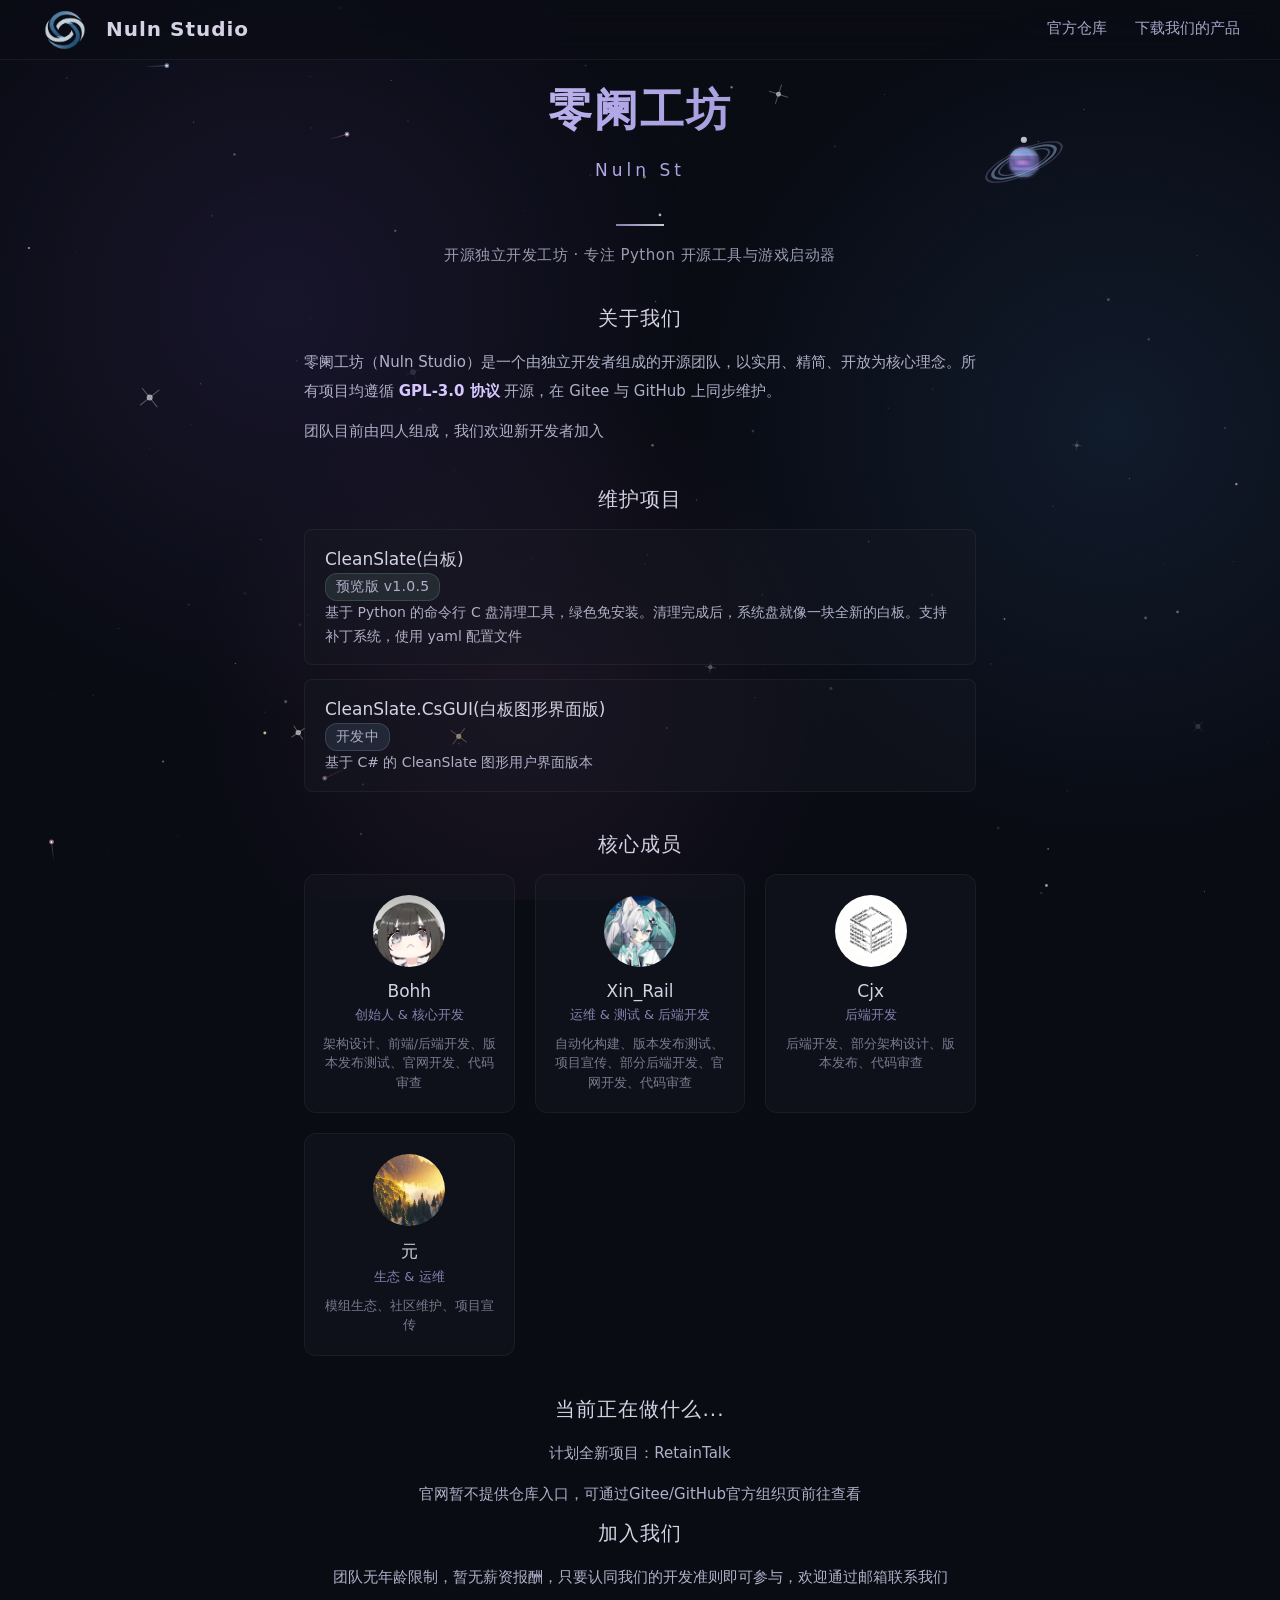
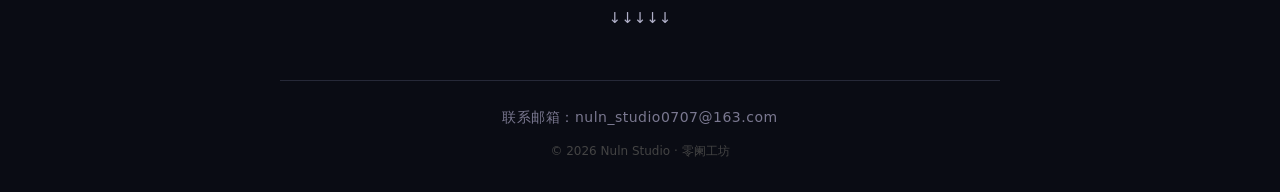
==== index.html @ 937e4f29 "update： new project" ====
<!DOCTYPE html>
<html lang="zh-CN">
<head>
    <meta charset="UTF-8">
    <meta name="viewport" content="width=device-width, initial-scale=1.0">
    <title>零阑工坊 Nuln‑Studio</title>
    <link rel="icon" type="image/x-icon" href="2.ico">
    <link rel="stylesheet" href="effects.css">
    <link rel="stylesheet" href="style.css">
    <link rel="prefetch" href="official-repos.html">
    <link rel="prefetch" href="DownloadInGitHub.html">
</head>
<body>
    <canvas id="bg-canvas" aria-hidden="true"></canvas>
    <nav class="navbar">
        <div class="nav-container">
            <a href="index.html" class="nav-logo">
                <img src="2.webp" alt="Nuln Studio" class="nav-logo-img">
                Nuln Studio
            </a>
            <div class="nav-links">
                <a href="official-repos.html" class="nav-link">官方仓库</a>
                <a href="DownloadInGitHub.html" class="nav-link">下载我们的产品</a>
            </div>
        </div>
    </nav>
    <div class="wrap">
        <header class="brand">
            <h1 class="reveal">零阑工坊</h1>
            <div class="en reveal">Nuln Studio</div>
            <div class="divider reveal"></div>
            <p class="tagline reveal">开源独立开发工坊 · 专注 Python 开源工具与游戏启动器</p>
        </header>
        <section class="about-section reveal">
            <h2>关于我们</h2>
            <p>零阑工坊（Nuln Studio）是一个由独立开发者组成的开源团队，以实用、精简、开放为核心理念。所有项目均遵循 <strong>GPL‑3.0 协议</strong> 开源，在 Gitee 与 GitHub 上同步维护。</p>
            <p>团队目前由四人组成，我们欢迎新开发者加入</p>
        </section>
        <section class="projects-section reveal">
            <h2>维护项目</h2>
            <div class="project-item">
                <h3>CleanSlate(白板)</h3>
                <p class="project-status status-stable">预览版 v1.0.5</p>
                <p>基于 Python 的命令行 C 盘清理工具，绿色免安装。清理完成后，系统盘就像一块全新的白板。支持补丁系统，使用 yaml 配置文件</p>
            </div>
            <div class="project-item">
                <h3>CleanSlate.CsGUI(白板图形界面版)</h3>
                <p class="project-status status-dev">开发中</p>
                <p>基于 C# 的 CleanSlate 图形用户界面版本</p>
            </div>
        </section>
        <section class="team-section reveal">
            <h2>核心成员</h2>
            <div class="team-grid">
                <div class="team-card">
                    <img src="b.png" alt="Bohh" class="team-avatar-img" loading="lazy">
                    <h3>Bohh</h3>
                    <p class="team-role">创始人 & 核心开发</p>
                    <p class="team-desc">架构设计、前端/后端开发、版本发布测试、官网开发、代码审查</p>
                </div>
                <div class="team-card">
                        <img src="h.png" alt="Xin_Rail" class="team-avatar-img" loading="lazy">
                        <h3>Xin_Rail</h3>
                        <p class="team-role">运维 & 测试 & 后端开发</p>
                        <p class="team-desc">自动化构建、版本发布测试、项目宣传、部分后端开发、官网开发、代码审查</p>
                </div>
                <div class="team-card">
                    <img src="m.webp" alt="Cjx" class="team-avatar-img" loading="lazy">
                    <h3>Cjx</h3>
                    <p class="team-role">后端开发</p>
                    <p class="team-desc">后端开发、部分架构设计、版本发布、代码审查</p>
                </div>
                <div class="team-card">
                    <img src="y.webp" alt="元" class="team-avatar-img" loading="lazy">
                    <h3>元</h3>
                    <p class="team-role">生态 & 运维</p>
                    <p class="team-desc">模组生态、社区维护、项目宣传</p>
                </div>
            </div>
        </section>
        <section class="join-section reveal">
            <h2>当前正在做什么...</h2>
            <p>计划全新项目：RetainTalk</p>
            <p>官网暂不提供仓库入口，可通过Gitee/GitHub官方组织页前往查看</p>

            <h2>加入我们</h2>
            <p>团队无年龄限制，暂无薪资报酬，只要认同我们的开发准则即可参与，欢迎通过邮箱联系我们
            </p>
            <p>↓↓↓↓↓</p>
        </section>
        <footer class="footer reveal">
            <div class="footer-email">联系邮箱：nuln_studio0707@163.com</div>
            <div class="copyright">© <span id="year"></span> Nuln Studio · 零阑工坊</div>
        </footer>
    </div>
    <script src="main.js" defer></script>
</body>
</html>
---- effects.css ----
#bg-canvas{
    position:fixed;
    inset:0;
    width:100%;
    height:100%;
    z-index:0;
    pointer-events:none;
    opacity:0;
    animation:canvasFadeIn 1.4s ease 0.2s forwards;
}
@keyframes canvasFadeIn{from{opacity:0;}to{opacity:1;}}
body{overflow-x:hidden;}
.repos-page,.download-page{position:relative;z-index:1;}
.brand h1,.brand .en{
    height:52px;
    display:flex;
    align-items:center;
    justify-content:center;
    margin:0;
    font-size:40px;
    letter-spacing:2px;
    background:linear-gradient(120deg,#e6e2ff 0%,#b3a9e8 45%,#8f87c8 100%);
    -webkit-background-clip:text;
    background-clip:text;
    -webkit-text-fill-color:transparent;
    color:transparent;
}
.brand .divider{
    margin-top:8px;
    background:linear-gradient(90deg,#8682b0,#d8c8ff,#8682b0);
    background-size:200% 100%;
    animation:dividerFlow 4s linear infinite;
}
@keyframes dividerFlow{from{background-position:0% 0;}to{background-position:200% 0;}}
.navbar{transition:background 0.3s ease,box-shadow 0.3s ease;}
.navbar.scrolled{
    background:rgba(8,10,18,0.88);
    box-shadow:0 8px 32px rgba(0,0,0,0.35);
}
.reveal{
    opacity:0;
    transform:translateY(22px);
    transition:opacity 0.4s cubic-bezier(0.22,0.61,0.36,1),transform 0.4s cubic-bezier(0.22,0.61,0.36,1);
    will-change:opacity,transform;
}
.reveal.in-view{opacity:1;transform:none;}
.project-item:hover,.team-card:hover,.repo-card:hover,.download-card:hover{
    border-color:rgba(216,200,255,0.28);
    box-shadow:0 0 0 1px rgba(216,200,255,0.08),0 14px 44px -14px rgba(134,130,176,0.45);
}
.download-btn{position:relative;overflow:hidden;}
.download-btn::before{
    content:'';
    position:absolute;
    inset:0;
    border-radius:inherit;
    background:linear-gradient(90deg,transparent,rgba(216,200,255,0.35),transparent);
    transform:translateX(-120%);
    transition:transform 0.6s ease;
}
.download-btn:hover::before{transform:translateX(120%);}
.download-btn:hover{box-shadow:0 0 24px rgba(134,130,176,0.35);}
.copyright{color:#57576e;}
::-webkit-scrollbar{width:10px;height:10px;}
::-webkit-scrollbar-track{background:#0a0c14;}
::-webkit-scrollbar-thumb{
    background:linear-gradient(180deg,#2a2e40,#3a3654);
    border-radius:5px;
    border:2px solid #0a0c14;
}
::-webkit-scrollbar-thumb:hover{background:#4a4468;}
::selection{
    background:rgba(216,200,255,0.28);
    color:#ffffff;
}
@media(prefers-reduced-motion:reduce){
    .reveal{opacity:1;transform:none;transition:none;}
    #bg-canvas{animation:none;opacity:1;}
    .brand .divider,.download-btn::before{animation:none;}
}
---- style.css ----
*{margin:0;padding:0;box-sizing:border-box;font-family:system-ui,-apple-system,"PingFang SC","Microsoft YaHei";}
body{
    background:#0a0c14;
    color:#eee;
    min-height:100vh;
    display:flex;
    flex-direction:column;
    align-items:center;
    justify-content:center;
    padding:32px 20px;
    padding-top:84px;
    position:relative;
}
.navbar{
    position:fixed;
    top:0;
    left:0;
    width:100%;
    height:60px;
    background:rgba(10,12,20,0.7);
    backdrop-filter:blur(14px);
    -webkit-backdrop-filter:blur(14px);
    border-bottom:1px solid rgba(255,255,255,0.06);
    z-index:1000;
    display:flex;
    align-items:center;
    padding:0 28px;
}
.nav-container{
    max-width:1200px;
    width:100%;
    margin:0 auto;
    display:flex;
    justify-content:space-between;
    align-items:center;
}
.nav-logo{
    color:#d4d2e4;
    font-size:20px;
    font-weight:600;
    text-decoration:none;
    letter-spacing:1px;
    transition:0.2s;
}
.nav-logo:hover{color:#ffffff;}
.nav-links{display:flex;gap:28px;align-items:center;}
.nav-link{
    color:#a8a6c8;
    text-decoration:none;
    font-size:15px;
    font-weight:400;
    transition:0.2s;
    padding:4px 0;
    border-bottom:2px solid transparent;
}
.nav-link:hover{
    color:#ffffff;
    border-bottom-color:#8682b0;
}
.nav-link.active{
    color:#ffffff;
    border-bottom-color:#8682b0;
}
.wrap{
    max-width:720px;
    width:100%;
    position:relative;
    z-index:1;
}
.brand{text-align:center;margin-bottom:40px;}
.brand h1{
    font-size:44px;
    font-weight:600;
    margin-bottom:8px;
    color:#d4d2e4;
    letter-spacing:2px;
}
.brand .en{
    font-size:17px;
    color:#7a7a90;
    margin-bottom:28px;
    letter-spacing:4px;
    font-weight:300;
}
.brand .divider{
    width:48px;
    height:2px;
    background:linear-gradient(90deg,#8682b0,#c8c6d8);
    margin:0 auto 20px;
    border-radius:0;
}
.brand .tagline{
    color:#9a9ab0;
    font-size:15px;
    font-weight:300;
    letter-spacing:0.5px;
}
section{
    max-width:680px;
    margin:0 auto 40px;
    padding:0 4px;
}
section h2{
    font-size:20px;
    color:#d4d2e4;
    font-weight:500;
    letter-spacing:1px;
    margin-bottom:16px;
    text-align:center;
}
section p{
    color:#b0b0c8;
    font-size:15px;
    line-height:1.9;
    margin-bottom:12px;
}
section p strong{color:#d8c8ff;}
.project-item{
    background:rgba(23,26,36,0.4);
    border:1px solid rgba(255,255,255,0.05);
    border-radius:8px;
    padding:18px 20px 16px;
    margin-bottom:14px;
    transition:0.2s;
}
.project-item:hover{border-color:rgba(255,255,255,0.1);}
.project-item h3{
    font-size:17px;
    color:#d4d2e4;
    font-weight:500;
    margin-bottom:2px;
}
.project-item p{
    font-size:14px;
    color:#b0b0c8;
    line-height:1.7;
    margin-bottom:0;
}
.project-status{
    display:inline-block;
    font-size:12px;
    font-weight:400;
    padding:1px 10px;
    border-radius:12px;
    margin-bottom:6px;
    letter-spacing:0.3px;
}
.status-stable{
    color:#8bc4a0;
    background:rgba(139,196,160,0.12);
    border:1px solid rgba(139,196,160,0.2);
}
.status-warning{
    color:#e8c78a;
    background:rgba(232,199,138,0.12);
    border:1px solid rgba(232,199,138,0.2);
}
.status-dev{
    color:#8ab8e0;
    background:rgba(138,184,224,0.12);
    border:1px solid rgba(138,184,224,0.2);
}
.join-section{text-align:center;}
.join-email{margin-top:6px;}
.join-email a{
    color:#d8c8ff;
    text-decoration:none;
    border-bottom:1px dotted rgba(216,200,255,0.3);
    transition:0.2s;
}
.join-email a:hover{
    color:#ffffff;
    border-bottom-color:#d8c8ff;
}
.team-section{text-align:center;}
.team-grid{
    display:grid;
    grid-template-columns:repeat(3,1fr);
    gap:20px;
    margin-top:16px;
}
.team-card{
    background:rgba(23,26,36,0.4);
    border:1px solid rgba(255,255,255,0.05);
    border-radius:12px;
    padding:20px 16px;
    transition:0.2s;
}
.team-card:hover{
    border-color:rgba(255,255,255,0.1);
    transform:translateY(-2px);
}
.team-avatar-img{
    width:72px;
    height:72px;
    border-radius:50%;
    object-fit:cover;
    margin-bottom:10px;
}
.team-card h3{
    font-size:17px;
    color:#d4d2e4;
    font-weight:500;
    margin-bottom:2px;
}
.team-role{
    font-size:13px;
    color:#8682b0;
    margin-bottom:6px;
}
.team-desc{
    font-size:13px;
    color:#7a7a90;
    line-height:1.5;
    margin:0;
}
.footer{
    margin-top:48px;
    padding-top:28px;
    border-top:1px solid #262938;
    text-align:center;
}
.footer-email{
    font-size:14px;
    color:#7a7890;
    letter-spacing:0.5px;
}
.copyright{
    margin-top:16px;
    font-size:12px;
    color:#444;
}
.repos-page{
    max-width:900px;
    width:100%;
    margin:0 auto;
    padding:40px 20px 60px;
    text-align:center;
}
.repos-page h1{
    font-size:38px;
    color:#d4d2e4;
    margin-bottom:8px;
}
.repos-sub{
    color:#7a7a90;
    font-size:16px;
    margin-bottom:48px;
}
.repo-grid{
    display:grid;
    grid-template-columns:repeat(auto-fit,minmax(240px,1fr));
    gap:24px;
    margin-bottom:48px;
}
.repo-card{
    background:rgba(23,26,36,0.5);
    border:1px solid rgba(255,255,255,0.06);
    border-radius:8px;
    padding:28px 20px 24px;
    transition:0.25s;
    backdrop-filter:blur(4px);
}
.repo-card:hover{
    border-color:rgba(255,255,255,0.12);
    transform:translateY(-2px);
}
.repo-card h2{
    font-size:22px;
    color:#d4d2e4;
    margin-bottom:8px;
}
.repo-card p{
    color:#9a9ab0;
    font-size:14px;
    line-height:1.6;
    margin-bottom:16px;
}
.repo-links{
    display:flex;
    gap:12px;
    justify-content:center;
}
.repo-links a{
    padding:6px 18px;
    border-radius:9999px;
    font-size:13px;
    text-decoration:none;
    transition:0.2s;
}
.repo-gitee{
    color:#d8c8ff;
    border:1px solid #4a4468;
    background:rgba(23,26,36,0.4);
}
.repo-gitee:hover{
    background:rgba(255,255,255,0.08);
    border-color:#9a8cd0;
}
.repo-github{
    color:#c0c8e0;
    border:1px solid #2a2e40;
    background:rgba(21,24,32,0.4);
}
.repo-github:hover{
    background:rgba(255,255,255,0.08);
    border-color:#7a82a8;
}
.repos-footer{
    border-top:1px solid #262938;
    padding-top:32px;
    color:#666;
    font-size:14px;
}
.repos-footer a{
    color:#7a7a90;
    text-decoration:none;
}
.repos-footer a:hover{color:#a8a6c8;}
.download-page{
    max-width:900px;
    width:100%;
    margin:0 auto;
    padding:40px 20px 60px;
    text-align:center;
}
.download-page h1{
    font-size:38px;
    color:#d4d2e4;
    margin-bottom:8px;
}
.download-sub{
    color:#7a7a90;
    font-size:16px;
    margin-bottom:48px;
}
.download-grid{
    display:grid;
    grid-template-columns:repeat(auto-fit,minmax(240px,1fr));
    gap:24px;
    margin-bottom:48px;
}
.download-card{
    background:rgba(23,26,36,0.5);
    border:1px solid rgba(255,255,255,0.06);
    border-radius:8px;
    padding:28px 20px 24px;
    transition:0.25s;
    backdrop-filter:blur(4px);
}
.download-card:hover{
    border-color:rgba(255,255,255,0.12);
    transform:translateY(-2px);
}
.download-card h2{
    font-size:22px;
    color:#d4d2e4;
    margin-bottom:8px;
}
.download-card p{
    color:#9a9ab0;
    font-size:14px;
    line-height:1.6;
    margin-bottom:16px;
}
.download-btn{
    display:inline-block;
    padding:10px 28px;
    background:rgba(255,255,255,0.06);
    border:1px solid #4a4468;
    border-radius:9999px;
    color:#d8c8ff;
    text-decoration:none;
    font-size:14px;
    transition:0.25s;
}
.download-btn:hover{
    background:rgba(255,255,255,0.1);
    border-color:#7a82a8;
    color:#fff;
}
.download-footer{
    border-top:1px solid #262938;
    padding-top:32px;
    color:#666;
    font-size:14px;
}
.download-footer a{
    color:#7a7a90;
    text-decoration:none;
}
.download-footer a:hover{color:#a8a6c8;}
.nav-logo-img{
    height:50px;
    width:auto;
    vertical-align:middle;
    margin-right:8px;
}
@media(max-width:640px){
  .team-grid{
    grid-template-columns:1fr;
  }
}
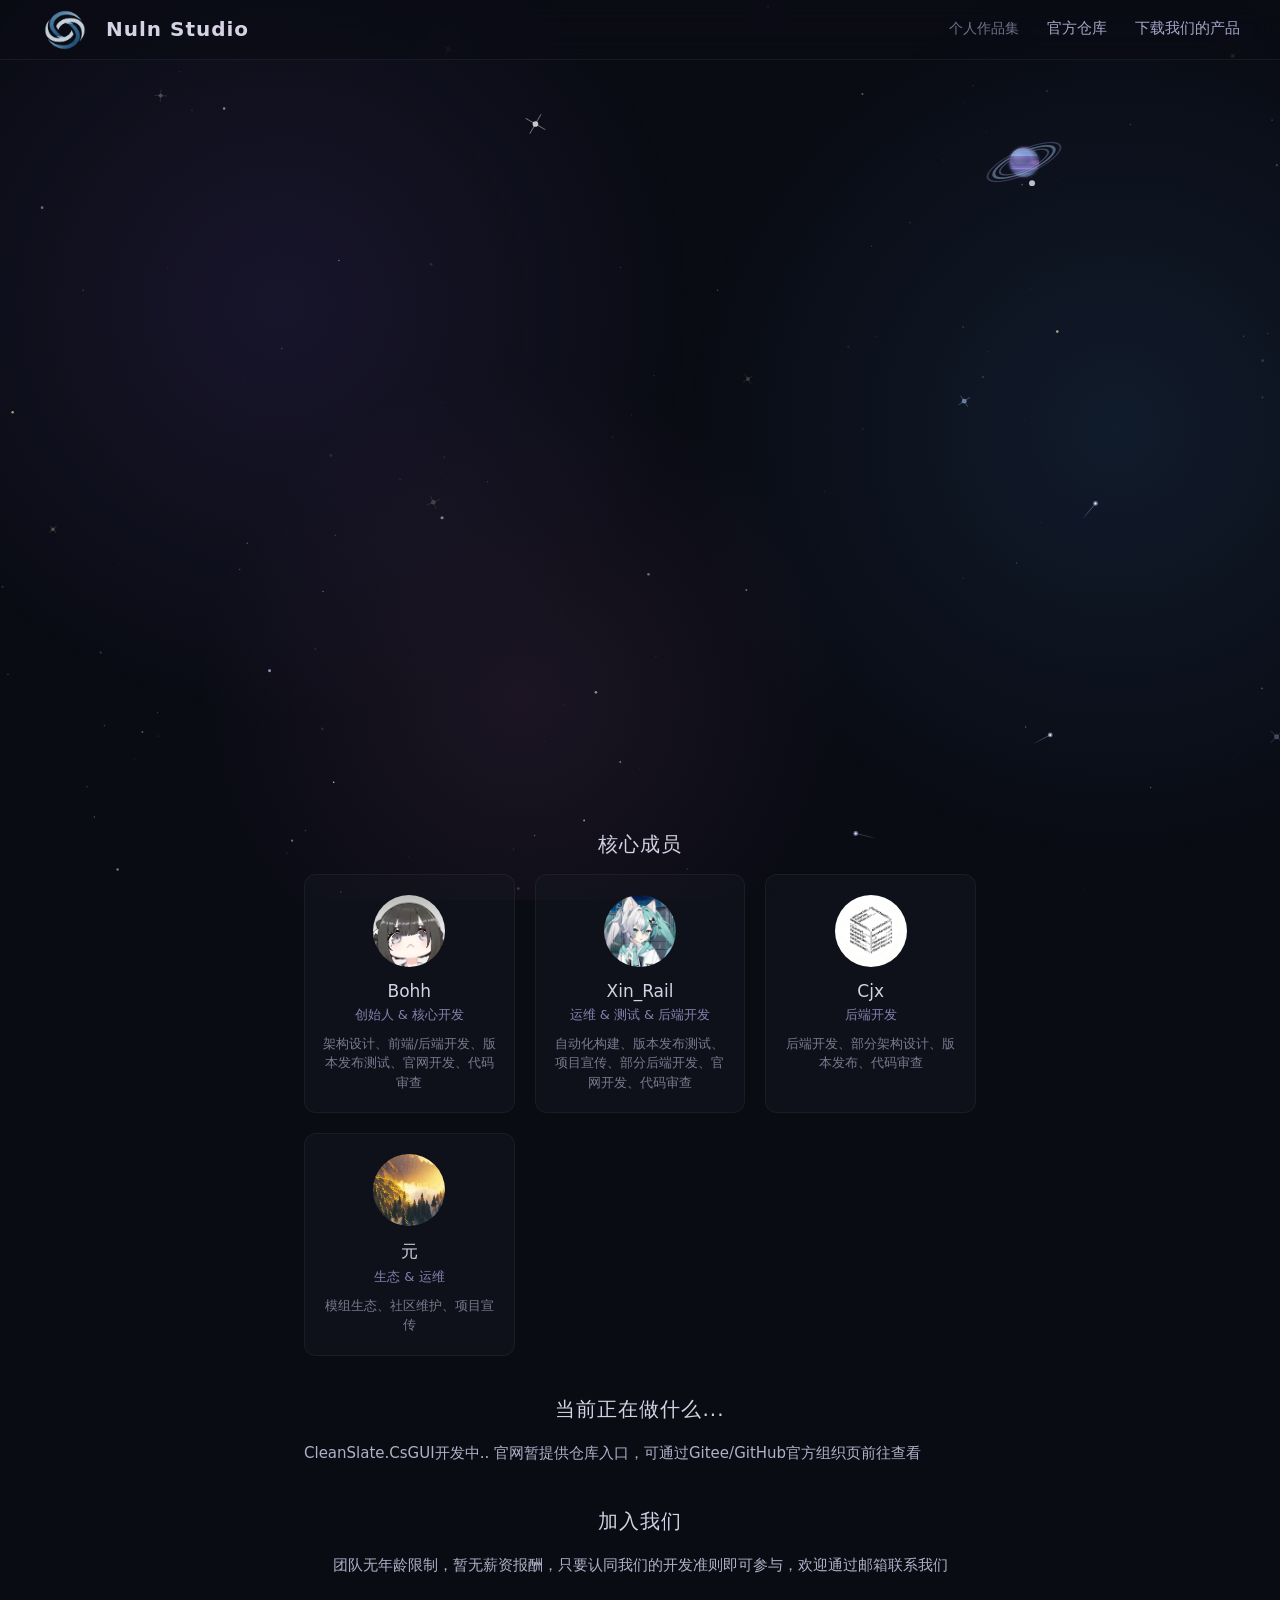
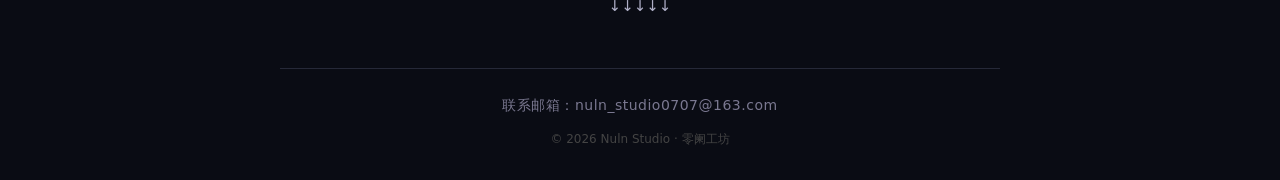
==== commit 8e67095e: "update:portfolio" ====
--- a/index.html
+++ b/index.html
@@ -19,8 +19,10 @@
                 Nuln Studio
             </a>
             <div class="nav-links">
+                <a href="portfolio.html" class="nav-link" style="opacity:0.65;font-size:14px;">个人作品集</a>
                 <a href="official-repos.html" class="nav-link">官方仓库</a>
                 <a href="DownloadInGitHub.html" class="nav-link">下载我们的产品</a>
+               
             </div>
         </div>
     </nav>
@@ -77,12 +79,18 @@
                     <p class="team-desc">模组生态、社区维护、项目宣传</p>
                 </div>
             </div>
+            <!---
+                <a href="portfolio.html" style="display:inline-block;margin-top:10px;font-size:13px;color:#7b9cff;text-decoration:none;opacity:0.8;transition:opacity 0.3s;" onmouseover="this.style.opacity='1'" onmouseout="this.style.opacity='0.8'">查看团队个人作品 →</a>
+        --->
+        </section>
+        <section class="present plan-section reveal">
+            <h2>当前正在做什么...</h2>
+            <p>CleanSlate.CsGUI开发中..
+            官网暂提供仓库入口，可通过Gitee/GitHub官方组织页前往查看</p>
+
         </section>
         <section class="join-section reveal">
-            <h2>当前正在做什么...</h2>
-            <p>计划全新项目：RetainTalk</p>
-            <p>官网暂不提供仓库入口，可通过Gitee/GitHub官方组织页前往查看</p>
-
+            
             <h2>加入我们</h2>
             <p>团队无年龄限制，暂无薪资报酬，只要认同我们的开发准则即可参与，欢迎通过邮箱联系我们
             </p>
--- a/style.css
+++ b/style.css
@@ -401,3 +401,200 @@
     grid-template-columns:1fr;
   }
 }
+.portfolio-member{
+    display:flex;
+    align-items:flex-start;
+    gap:24px;
+    margin:0 auto 48px;
+    max-width:900px;
+    padding:0 4px;
+}
+.portfolio-member-info{
+    flex:0 0 130px;
+    text-align:left;
+    padding-top:4px;
+}
+.portfolio-member-info h2{
+    font-size:18px;
+    color:#d4d2e4;
+    font-weight:500;
+    text-align:left;
+    margin-bottom:6px;
+    border-bottom:1px solid rgba(255,255,255,0.1);
+    padding-bottom:8px;
+}
+.portfolio-member-info p{
+    font-size:12px;
+    color:#7a7a90;
+    line-height:1.6;
+}
+.portfolio-works{
+    flex:1;
+    display:flex;
+    gap:16px;
+    overflow-x:auto;
+    padding-bottom:10px;
+    scrollbar-width:thin;
+}
+.portfolio-work{
+    flex:0 0 230px;
+    background:rgba(23,26,36,0.5);
+    border:1px solid rgba(255,255,255,0.06);
+    border-radius:8px;
+    padding:20px 18px 18px;
+    transition:0.25s;
+    backdrop-filter:blur(4px);
+    text-align:left;
+}
+.portfolio-work:hover{
+    border-color:rgba(216,200,255,0.28);
+    box-shadow:0 0 0 1px rgba(216,200,255,0.08),0 14px 44px -14px rgba(134,130,176,0.45);
+    transform:translateY(-2px);
+}
+.portfolio-work h3{
+    font-size:16px;
+    color:#d4d2e4;
+    font-weight:500;
+    margin-bottom:6px;
+}
+.portfolio-work .work-tag{
+    display:inline-block;
+    font-size:11px;
+    padding:1px 8px;
+    border-radius:10px;
+    background:rgba(123,156,255,0.12);
+    color:#8ab8e0;
+    border:1px solid rgba(138,184,224,0.2);
+    margin-bottom:10px;
+}
+.portfolio-work p{
+    font-size:13px;
+    color:#9a9ab0;
+    line-height:1.6;
+    margin-bottom:14px;
+}
+.portfolio-work .download-btn{
+    padding:6px 18px;
+    font-size:13px;
+}
+@media(max-width:640px){
+    .portfolio-member{
+        flex-direction:column;
+        gap:12px;
+    }
+    .portfolio-member-info{
+        flex:0 0 auto;
+        width:100%;
+    }
+    .portfolio-work{
+        flex:0 0 200px;
+    }
+}
+.repo-modal{
+    position:fixed;
+    inset:0;
+    background:rgba(0,0,0,0.65);
+    backdrop-filter:blur(6px);
+    -webkit-backdrop-filter:blur(6px);
+    display:flex;
+    align-items:center;
+    justify-content:center;
+    z-index:2000;
+    opacity:0;
+    visibility:hidden;
+    transition:opacity 0.25s ease,visibility 0.25s ease;
+}
+.repo-modal.active{
+    opacity:1;
+    visibility:visible;
+}
+.repo-modal-content{
+    position:relative;
+    background:#14161f;
+    border:1px solid rgba(255,255,255,0.08);
+    border-radius:12px;
+    padding:32px 36px 28px;
+    max-width:380px;
+    width:calc(100% - 40px);
+    text-align:center;
+    box-shadow:0 24px 64px -16px rgba(0,0,0,0.6);
+    transform:translateY(12px);
+    transition:transform 0.3s cubic-bezier(0.22,0.61,0.36,1);
+}
+.repo-modal.active .repo-modal-content{transform:translateY(0);}
+.repo-modal-close{
+    position:absolute;
+    top:10px;
+    right:12px;
+    background:none;
+    border:none;
+    color:#7a7a90;
+    font-size:24px;
+    line-height:1;
+    cursor:pointer;
+    padding:4px 8px;
+    transition:color 0.2s;
+}
+.repo-modal-close:hover{color:#fff;}
+.repo-modal-content h3{
+    font-size:20px;
+    color:#d4d2e4;
+    font-weight:500;
+    letter-spacing:1px;
+    margin-bottom:8px;
+}
+.repo-modal-content p{
+    font-size:13px;
+    color:#7a7a90;
+    margin-bottom:24px;
+}
+.repo-modal-links{
+    display:flex;
+    gap:14px;
+    justify-content:center;
+}
+.repo-modal-links a{
+    flex:1;
+    padding:12px 20px;
+    border-radius:9999px;
+    font-size:14px;
+    text-decoration:none;
+    text-align:center;
+    transition:0.25s;
+}
+.repo-modal-gitee{
+    color:#d8c8ff;
+    border:1px solid #4a4468;
+    background:rgba(23,26,36,0.4);
+}
+.repo-modal-gitee:hover{
+    background:rgba(255,255,255,0.08);
+    border-color:#9a8cd0;
+    color:#fff;
+}
+.repo-modal-github{
+    color:#c0c8e0;
+    border:1px solid #2a2e40;
+    background:rgba(21,24,32,0.4);
+}
+.repo-modal-github:hover{
+    background:rgba(255,255,255,0.08);
+    border-color:#7a82a8;
+    color:#fff;
+}
+button.download-btn{
+    cursor:pointer;
+    font-family:inherit;
+}
+.repo-modal-links a.empty{
+    opacity:0.7;
+    border-style:dashed;
+}
+.repo-modal-tip{
+    margin-top:14px;
+    font-size:12px;
+    color:#ffb347;
+    text-align:center;
+    letter-spacing:0.5px;
+    min-height:16px;
+}
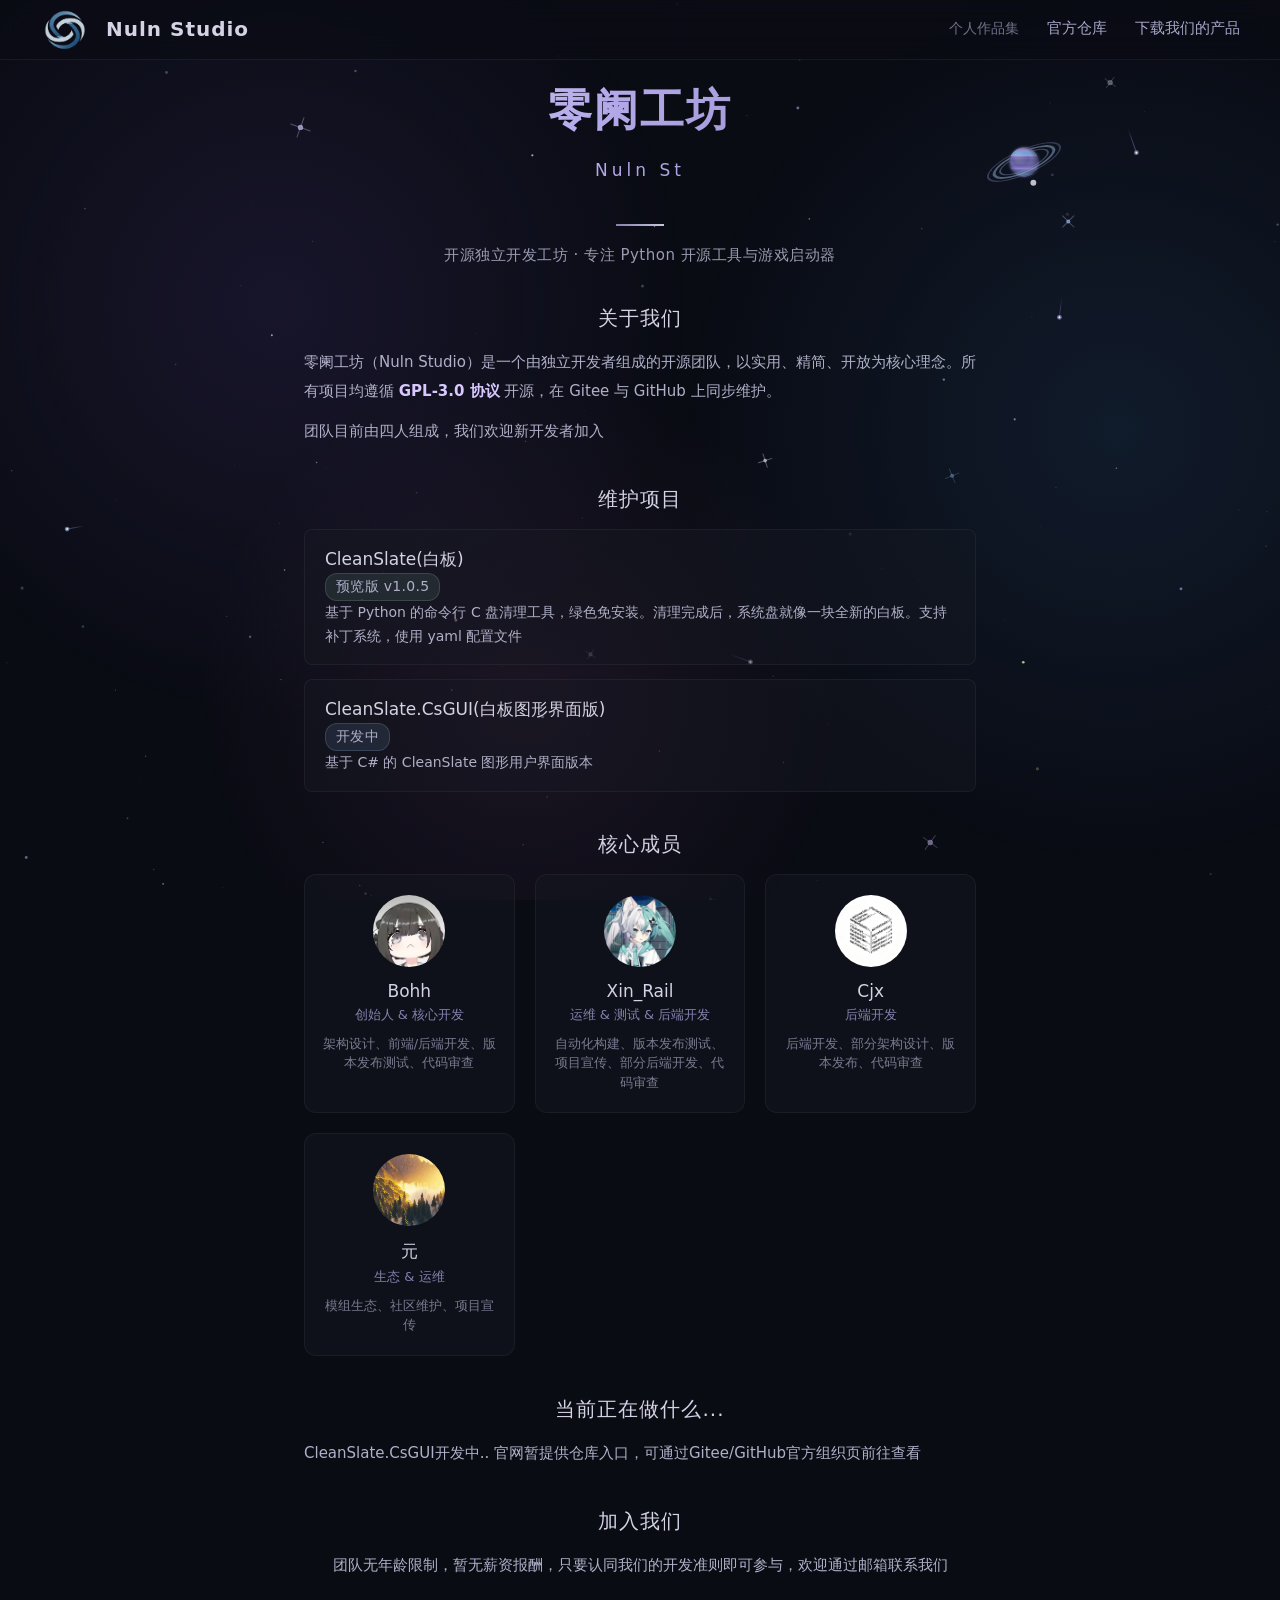
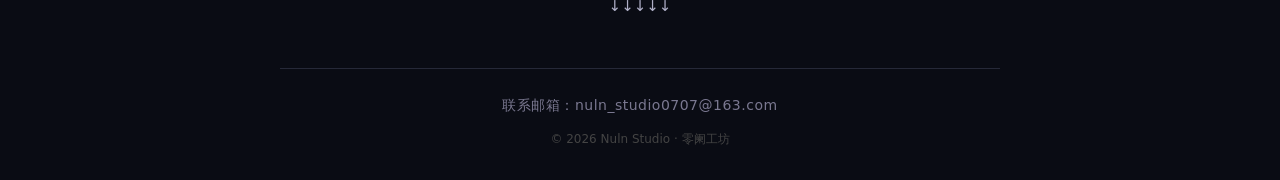
==== commit c87cc6de: "update:portfolio" ====
--- a/index.html
+++ b/index.html
@@ -58,13 +58,13 @@
                     <img src="b.png" alt="Bohh" class="team-avatar-img" loading="lazy">
                     <h3>Bohh</h3>
                     <p class="team-role">创始人 & 核心开发</p>
-                    <p class="team-desc">架构设计、前端/后端开发、版本发布测试、官网开发、代码审查</p>
+                    <p class="team-desc">架构设计、前端/后端开发、版本发布测试、代码审查</p>
                 </div>
                 <div class="team-card">
                         <img src="h.png" alt="Xin_Rail" class="team-avatar-img" loading="lazy">
                         <h3>Xin_Rail</h3>
                         <p class="team-role">运维 & 测试 & 后端开发</p>
-                        <p class="team-desc">自动化构建、版本发布测试、项目宣传、部分后端开发、官网开发、代码审查</p>
+                        <p class="team-desc">自动化构建、版本发布测试、项目宣传、部分后端开发、代码审查</p>
                 </div>
                 <div class="team-card">
                     <img src="m.webp" alt="Cjx" class="team-avatar-img" loading="lazy">
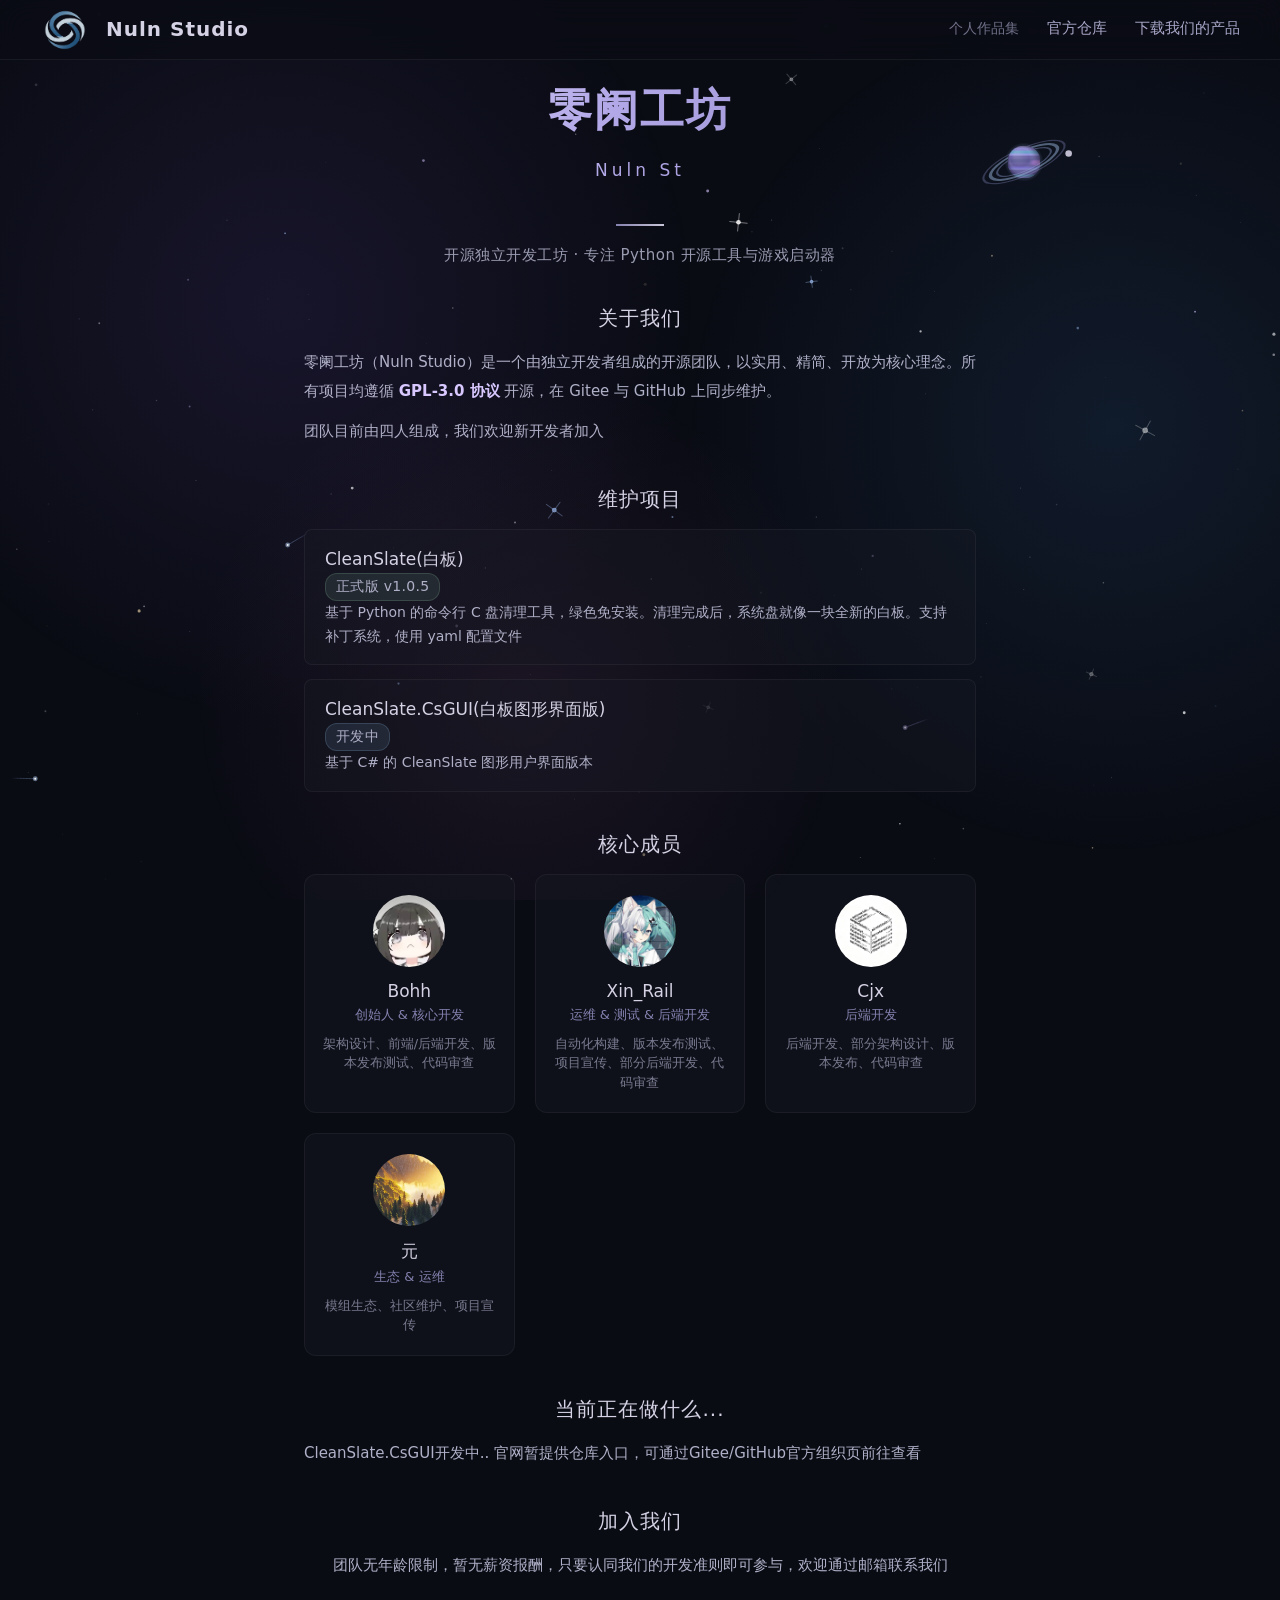
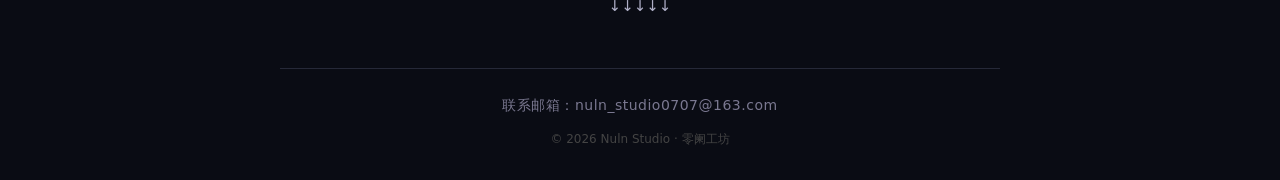
==== commit cdd28496: "update:cleanslate" ====
--- a/index.html
+++ b/index.html
@@ -42,7 +42,7 @@
             <h2>维护项目</h2>
             <div class="project-item">
                 <h3>CleanSlate(白板)</h3>
-                <p class="project-status status-stable">预览版 v1.0.5</p>
+                <p class="project-status status-stable">正式版 v1.0.5</p>
                 <p>基于 Python 的命令行 C 盘清理工具，绿色免安装。清理完成后，系统盘就像一块全新的白板。支持补丁系统，使用 yaml 配置文件</p>
             </div>
             <div class="project-item">
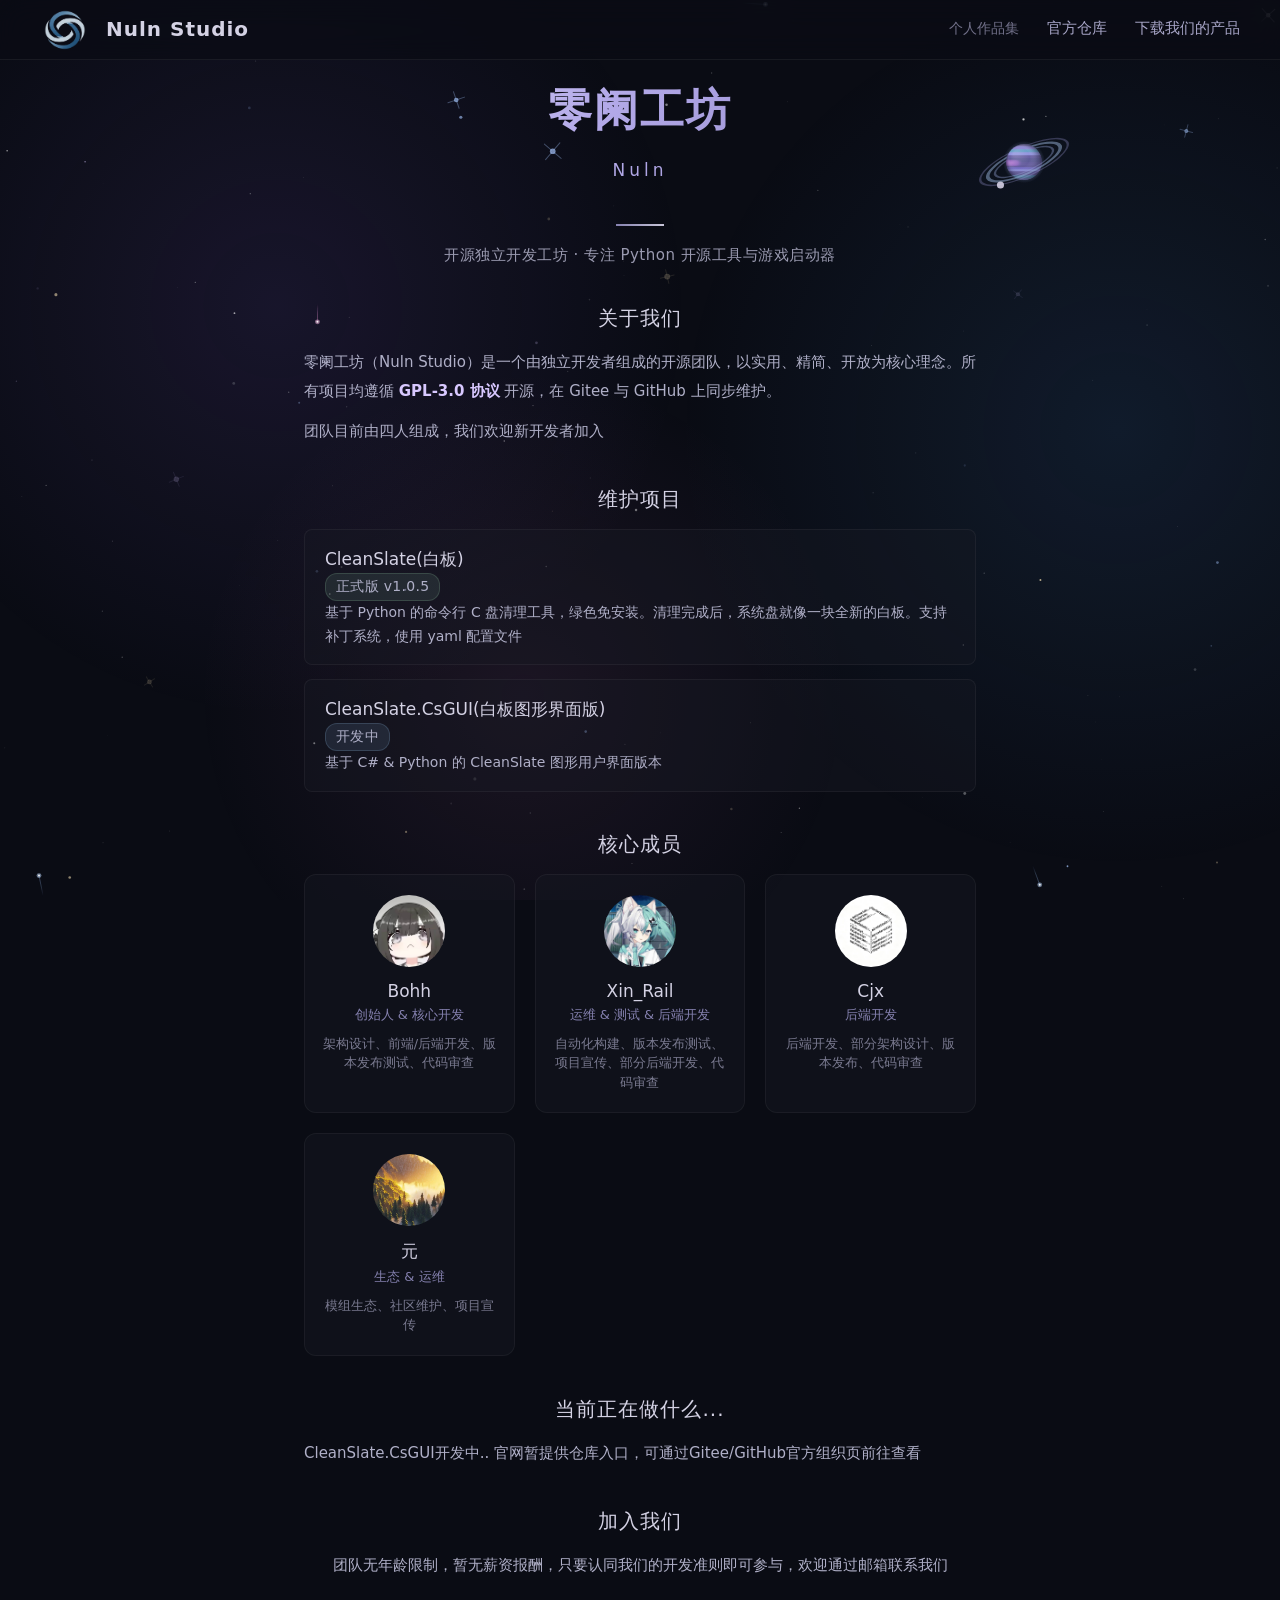
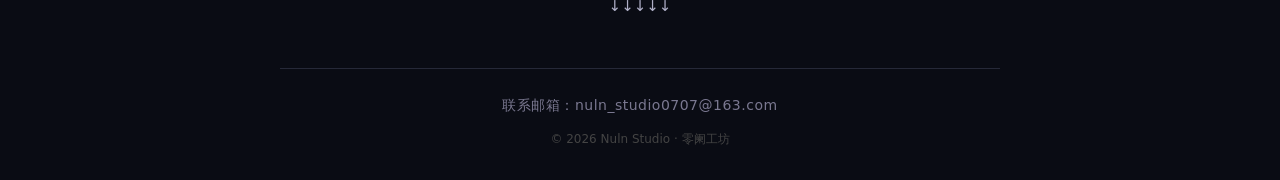
==== commit 5a6d416c: "update:潇梓" ====
--- a/index.html
+++ b/index.html
@@ -48,7 +48,7 @@
             <div class="project-item">
                 <h3>CleanSlate.CsGUI(白板图形界面版)</h3>
                 <p class="project-status status-dev">开发中</p>
-                <p>基于 C# 的 CleanSlate 图形用户界面版本</p>
+                <p>基于 C# & Python 的 CleanSlate 图形用户界面版本</p>
             </div>
         </section>
         <section class="team-section reveal">
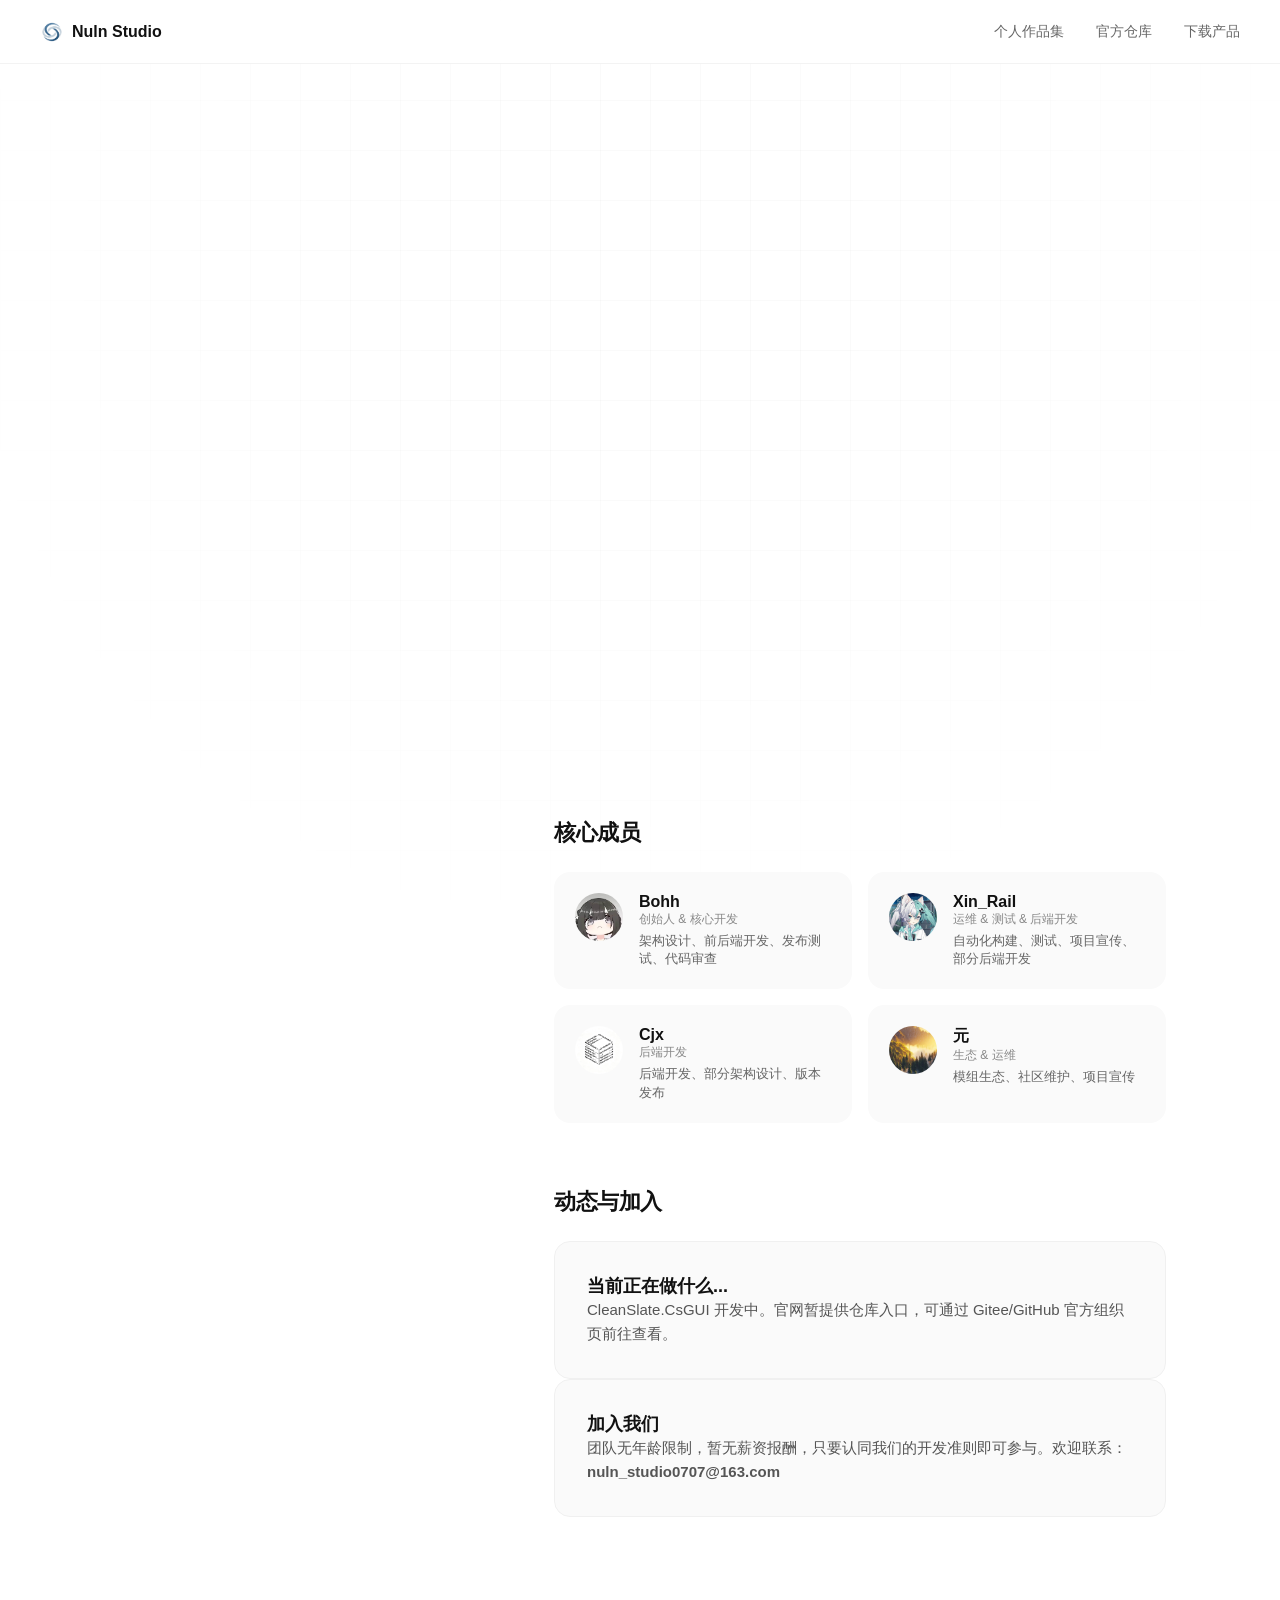
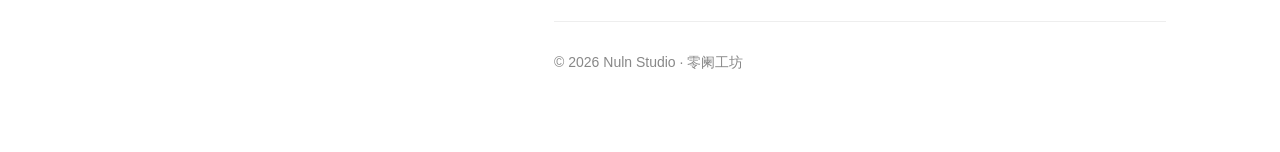
==== commit e4a14f0b: "update:CleanSlate" ====
--- a/index.html
+++ b/index.html
@@ -3,15 +3,12 @@
 <head>
     <meta charset="UTF-8">
     <meta name="viewport" content="width=device-width, initial-scale=1.0">
-    <title>零阑工坊 Nuln‑Studio</title>
+    <title>零阑工坊 Nuln Studio</title>
     <link rel="icon" type="image/x-icon" href="2.ico">
     <link rel="stylesheet" href="effects.css">
     <link rel="stylesheet" href="style.css">
-    <link rel="prefetch" href="official-repos.html">
-    <link rel="prefetch" href="DownloadInGitHub.html">
 </head>
-<body>
-    <canvas id="bg-canvas" aria-hidden="true"></canvas>
+<body class="layout-split">
     <nav class="navbar">
         <div class="nav-container">
             <a href="index.html" class="nav-logo">
@@ -19,88 +16,119 @@
                 Nuln Studio
             </a>
             <div class="nav-links">
-                <a href="portfolio.html" class="nav-link" style="opacity:0.65;font-size:14px;">个人作品集</a>
+                <a href="portfolio.html" class="nav-link">个人作品集</a>
                 <a href="official-repos.html" class="nav-link">官方仓库</a>
-                <a href="DownloadInGitHub.html" class="nav-link">下载我们的产品</a>
-               
+                <a href="DownloadInGitHub.html" class="nav-link">下载产品</a>
             </div>
         </div>
     </nav>
-    <div class="wrap">
-        <header class="brand">
-            <h1 class="reveal">零阑工坊</h1>
-            <div class="en reveal">Nuln Studio</div>
-            <div class="divider reveal"></div>
-            <p class="tagline reveal">开源独立开发工坊 · 专注 Python 开源工具与游戏启动器</p>
-        </header>
-        <section class="about-section reveal">
-            <h2>关于我们</h2>
-            <p>零阑工坊（Nuln Studio）是一个由独立开发者组成的开源团队，以实用、精简、开放为核心理念。所有项目均遵循 <strong>GPL‑3.0 协议</strong> 开源，在 Gitee 与 GitHub 上同步维护。</p>
-            <p>团队目前由四人组成，我们欢迎新开发者加入</p>
-        </section>
-        <section class="projects-section reveal">
-            <h2>维护项目</h2>
-            <div class="project-item">
-                <h3>CleanSlate(白板)</h3>
-                <p class="project-status status-stable">正式版 v1.0.5</p>
-                <p>基于 Python 的命令行 C 盘清理工具，绿色免安装。清理完成后，系统盘就像一块全新的白板。支持补丁系统，使用 yaml 配置文件</p>
+
+    <div class="split-container">
+        <aside class="hero-side reveal">
+            <h1 class="reveal" data-text="零阑工坊">零阑工坊</h1>
+            <p class="hero-en">NULN STUDIO</p>
+            <p class="hero-desc">开源独立开发工坊。<br>专注 Python 开源工具与游戏启动器。</p>
+            <div class="hero-meta">
+                <span>GPL-3.0 协议</span>
+                <span>4 名核心成员</span>
             </div>
-            <div class="project-item">
-                <h3>CleanSlate.CsGUI(白板图形界面版)</h3>
-                <p class="project-status status-dev">开发中</p>
-                <p>基于 C# & Python 的 CleanSlate 图形用户界面版本</p>
-            </div>
-        </section>
-        <section class="team-section reveal">
-            <h2>核心成员</h2>
-            <div class="team-grid">
-                <div class="team-card">
-                    <img src="b.png" alt="Bohh" class="team-avatar-img" loading="lazy">
-                    <h3>Bohh</h3>
-                    <p class="team-role">创始人 & 核心开发</p>
-                    <p class="team-desc">架构设计、前端/后端开发、版本发布测试、代码审查</p>
+        </aside>
+
+        <main class="content-side">
+            <section class="reveal">
+                <h2>关于我们</h2>
+                <p class="text-large">以实用、精简、开放为核心理念。所有项目均遵循 GPL‑3.0 协议开源，在 Gitee 与 GitHub 上同步维护。我们欢迎新开发者加入。</p>
+            </section>
+
+            <section class="reveal">
+                <h2>维护项目</h2>
+                <div class="bento-list">
+                    <div class="bento-item">
+                        <div class="bento-header">
+                            <h3>CleanSlate (白板)</h3>
+                            <span class="status-dot stable"></span>
+                        </div>
+                        <p>基于 Python 的命令行 C 盘清理工具，绿色免安装。清理完成后，系统盘就像一块全新的白板。支持补丁系统，使用 yaml 配置文件。</p>
+                        
+                        <div style="margin-top: 24px; display: flex; justify-content: space-between; align-items: center;">
+                            <span class="version-tag" style="margin-top: 0;">v1.0.5 正式版</span>
+                            <a href="CleanSlate.html" style="display: inline-flex; align-items: center; padding: 8px 16px; background: #f3f4f6; color: #111; border-radius: 8px; text-decoration: none; font-size: 13px; font-weight: 600; transition: 0.2s;" onmouseover="this.style.background='#e5e7eb'" onmouseout="this.style.background='#f3f4f6'">
+                                查看产品发布页
+                                <svg style="margin-left: 6px; width: 14px; height: 14px;" fill="none" stroke="currentColor" stroke-width="2" viewBox="0 0 24 24"><path stroke-linecap="round" stroke-linejoin="round" d="M14 5l7 7m0 0l-7 7m7-7H3"></path></svg>
+                            </a>
+                        </div>
+                    </div>
+                    
+                    <div class="bento-item">
+                        <div class="bento-header">
+                            <h3>CleanSlate.CsGUI</h3>
+                            <span class="status-dot dev"></span>
+                        </div>
+                        <p>基于 C# & Python 的 CleanSlate 图形用户界面版本。</p>
+                        
+                        <div style="margin-top: 24px; display: flex; justify-content: space-between; align-items: center;">
+                            <span class="version-tag" style="margin-top: 0;">开发中</span>
+                            
+                        </div>
+                    </div>
                 </div>
-                <div class="team-card">
-                        <img src="h.png" alt="Xin_Rail" class="team-avatar-img" loading="lazy">
-                        <h3>Xin_Rail</h3>
-                        <p class="team-role">运维 & 测试 & 后端开发</p>
-                        <p class="team-desc">自动化构建、版本发布测试、项目宣传、部分后端开发、代码审查</p>
+            </section>
+
+            <section class="reveal">
+                <h2>核心成员</h2>
+                <div class="team-list">
+                    <div class="team-member">
+                        <img src="b.png" alt="Bohh">
+                        <div class="member-info">
+                            <h3>Bohh</h3>
+                            <span>创始人 & 核心开发</span>
+                            <p>架构设计、前后端开发、发布测试、代码审查</p>
+                        </div>
+                    </div>
+                    <div class="team-member">
+                        <img src="h.png" alt="Xin_Rail">
+                        <div class="member-info">
+                            <h3>Xin_Rail</h3>
+                            <span>运维 & 测试 & 后端开发</span>
+                            <p>自动化构建、测试、项目宣传、部分后端开发</p>
+                        </div>
+                    </div>
+                    <div class="team-member">
+                        <img src="m.webp" alt="Cjx">
+                        <div class="member-info">
+                            <h3>Cjx</h3>
+                            <span>后端开发</span>
+                            <p>后端开发、部分架构设计、版本发布</p>
+                        </div>
+                    </div>
+                    <div class="team-member">
+                        <img src="y.webp" alt="元">
+                        <div class="member-info">
+                            <h3>元</h3>
+                            <span>生态 & 运维</span>
+                            <p>模组生态、社区维护、项目宣传</p>
+                        </div>
+                    </div>
                 </div>
-                <div class="team-card">
-                    <img src="m.webp" alt="Cjx" class="team-avatar-img" loading="lazy">
-                    <h3>Cjx</h3>
-                    <p class="team-role">后端开发</p>
-                    <p class="team-desc">后端开发、部分架构设计、版本发布、代码审查</p>
+            </section>
+
+            <section class="reveal">
+                <h2>动态与加入</h2>
+                <div class="bento-item">
+                    <h3>当前正在做什么...</h3>
+                    <p>CleanSlate.CsGUI 开发中。官网暂提供仓库入口，可通过 Gitee/GitHub 官方组织页前往查看。</p>
                 </div>
-                <div class="team-card">
-                    <img src="y.webp" alt="元" class="team-avatar-img" loading="lazy">
-                    <h3>元</h3>
-                    <p class="team-role">生态 & 运维</p>
-                    <p class="team-desc">模组生态、社区维护、项目宣传</p>
+                <div class="bento-item">
+                    <h3>加入我们</h3>
+                    <p>团队无年龄限制，暂无薪资报酬，只要认同我们的开发准则即可参与。欢迎联系：<strong>nuln_studio0707@163.com</strong></p>
                 </div>
-            </div>
-            <!---
-                <a href="portfolio.html" style="display:inline-block;margin-top:10px;font-size:13px;color:#7b9cff;text-decoration:none;opacity:0.8;transition:opacity 0.3s;" onmouseover="this.style.opacity='1'" onmouseout="this.style.opacity='0.8'">查看团队个人作品 →</a>
-        --->
-        </section>
-        <section class="present plan-section reveal">
-            <h2>当前正在做什么...</h2>
-            <p>CleanSlate.CsGUI开发中..
-            官网暂提供仓库入口，可通过Gitee/GitHub官方组织页前往查看</p>
+            </section>
 
-        </section>
-        <section class="join-section reveal">
-            
-            <h2>加入我们</h2>
-            <p>团队无年龄限制，暂无薪资报酬，只要认同我们的开发准则即可参与，欢迎通过邮箱联系我们
-            </p>
-            <p>↓↓↓↓↓</p>
-        </section>
-        <footer class="footer reveal">
-            <div class="footer-email">联系邮箱：nuln_studio0707@163.com</div>
-            <div class="copyright">© <span id="year"></span> Nuln Studio · 零阑工坊</div>
-        </footer>
+            <footer class="footer reveal">
+                <p>© <span id="year"></span> Nuln Studio · 零阑工坊</p>
+            </footer>
+        </main>
     </div>
     <script src="main.js" defer></script>
 </body>
-</html>
+</html>
--- a/effects.css
+++ b/effects.css
@@ -1,80 +1,57 @@
-#bg-canvas{
-    position:fixed;
-    inset:0;
-    width:100%;
-    height:100%;
-    z-index:0;
-    pointer-events:none;
-    opacity:0;
-    animation:canvasFadeIn 1.4s ease 0.2s forwards;
+#bg-canvas {
+    display: none !important;
 }
-@keyframes canvasFadeIn{from{opacity:0;}to{opacity:1;}}
-body{overflow-x:hidden;}
-.repos-page,.download-page{position:relative;z-index:1;}
-.brand h1,.brand .en{
-    height:52px;
-    display:flex;
-    align-items:center;
-    justify-content:center;
-    margin:0;
-    font-size:40px;
-    letter-spacing:2px;
-    background:linear-gradient(120deg,#e6e2ff 0%,#b3a9e8 45%,#8f87c8 100%);
-    -webkit-background-clip:text;
-    background-clip:text;
-    -webkit-text-fill-color:transparent;
-    color:transparent;
+
+body::before {
+    content: "";
+    position: fixed;
+    inset: 0;
+    z-index: -1;
+    background-image: 
+        linear-gradient(rgba(0,0,0,0.02) 1px, transparent 1px),
+        linear-gradient(90deg, rgba(0,0,0,0.02) 1px, transparent 1px);
+    background-size: 50px 50px;
+    mask-image: radial-gradient(circle at 50% 30%, black 20%, transparent 80%);
+    -webkit-mask-image: radial-gradient(circle at 50% 30%, black 20%, transparent 80%);
+    pointer-events: none;
 }
-.brand .divider{
-    margin-top:8px;
-    background:linear-gradient(90deg,#8682b0,#d8c8ff,#8682b0);
-    background-size:200% 100%;
-    animation:dividerFlow 4s linear infinite;
+
+::-webkit-scrollbar {
+    width: 8px;
+    height: 8px;
 }
-@keyframes dividerFlow{from{background-position:0% 0;}to{background-position:200% 0;}}
-.navbar{transition:background 0.3s ease,box-shadow 0.3s ease;}
-.navbar.scrolled{
-    background:rgba(8,10,18,0.88);
-    box-shadow:0 8px 32px rgba(0,0,0,0.35);
+::-webkit-scrollbar-track {
+    background: #fafafa;
 }
-.reveal{
-    opacity:0;
-    transform:translateY(22px);
-    transition:opacity 0.4s cubic-bezier(0.22,0.61,0.36,1),transform 0.4s cubic-bezier(0.22,0.61,0.36,1);
-    will-change:opacity,transform;
+::-webkit-scrollbar-thumb {
+    background: #d1d5db;
+    border-radius: 4px;
 }
-.reveal.in-view{opacity:1;transform:none;}
-.project-item:hover,.team-card:hover,.repo-card:hover,.download-card:hover{
-    border-color:rgba(216,200,255,0.28);
-    box-shadow:0 0 0 1px rgba(216,200,255,0.08),0 14px 44px -14px rgba(134,130,176,0.45);
+::-webkit-scrollbar-thumb:hover {
+    background: #9ca3af;
 }
-.download-btn{position:relative;overflow:hidden;}
-.download-btn::before{
-    content:'';
-    position:absolute;
-    inset:0;
-    border-radius:inherit;
-    background:linear-gradient(90deg,transparent,rgba(216,200,255,0.35),transparent);
-    transform:translateX(-120%);
-    transition:transform 0.6s ease;
+
+::selection {
+    background: #111827;
+    color: #ffffff;
 }
-.download-btn:hover::before{transform:translateX(120%);}
-.download-btn:hover{box-shadow:0 0 24px rgba(134,130,176,0.35);}
-.copyright{color:#57576e;}
-::-webkit-scrollbar{width:10px;height:10px;}
-::-webkit-scrollbar-track{background:#0a0c14;}
-::-webkit-scrollbar-thumb{
-    background:linear-gradient(180deg,#2a2e40,#3a3654);
-    border-radius:5px;
-    border:2px solid #0a0c14;
+
+.reveal {
+    opacity: 0;
+    transform: translateY(24px);
+    transition: opacity 0.8s cubic-bezier(0.16, 1, 0.3, 1),
+                transform 0.8s cubic-bezier(0.16, 1, 0.3, 1);
+    will-change: opacity, transform;
 }
-::-webkit-scrollbar-thumb:hover{background:#4a4468;}
-::selection{
-    background:rgba(216,200,255,0.28);
-    color:#ffffff;
+
+.reveal.in-view {
+    opacity: 1;
+    transform: translateY(0);
 }
-@media(prefers-reduced-motion:reduce){
-    .reveal{opacity:1;transform:none;transition:none;}
-    #bg-canvas{animation:none;opacity:1;}
-    .brand .divider,.download-btn::before{animation:none;}
-}
+
+.download-btn::before { display: none; }
+
+.navbar.scrolled {
+    background: rgba(250, 250, 250, 0.9);
+    box-shadow: 0 4px 20px rgba(0,0,0,0.03);
+}
--- a/style.css
+++ b/style.css
@@ -1,600 +1,376 @@
-*{margin:0;padding:0;box-sizing:border-box;font-family:system-ui,-apple-system,"PingFang SC","Microsoft YaHei";}
-body{
-    background:#0a0c14;
-    color:#eee;
-    min-height:100vh;
-    display:flex;
-    flex-direction:column;
-    align-items:center;
-    justify-content:center;
-    padding:32px 20px;
-    padding-top:84px;
-    position:relative;
-}
-.navbar{
-    position:fixed;
-    top:0;
-    left:0;
-    width:100%;
-    height:60px;
-    background:rgba(10,12,20,0.7);
-    backdrop-filter:blur(14px);
-    -webkit-backdrop-filter:blur(14px);
-    border-bottom:1px solid rgba(255,255,255,0.06);
-    z-index:1000;
-    display:flex;
-    align-items:center;
-    padding:0 28px;
-}
-.nav-container{
-    max-width:1200px;
-    width:100%;
-    margin:0 auto;
-    display:flex;
-    justify-content:space-between;
-    align-items:center;
-}
-.nav-logo{
-    color:#d4d2e4;
-    font-size:20px;
-    font-weight:600;
-    text-decoration:none;
-    letter-spacing:1px;
-    transition:0.2s;
-}
-.nav-logo:hover{color:#ffffff;}
-.nav-links{display:flex;gap:28px;align-items:center;}
-.nav-link{
-    color:#a8a6c8;
-    text-decoration:none;
-    font-size:15px;
-    font-weight:400;
-    transition:0.2s;
-    padding:4px 0;
-    border-bottom:2px solid transparent;
-}
-.nav-link:hover{
-    color:#ffffff;
-    border-bottom-color:#8682b0;
-}
-.nav-link.active{
-    color:#ffffff;
-    border-bottom-color:#8682b0;
-}
-.wrap{
-    max-width:720px;
-    width:100%;
-    position:relative;
-    z-index:1;
-}
-.brand{text-align:center;margin-bottom:40px;}
-.brand h1{
-    font-size:44px;
-    font-weight:600;
-    margin-bottom:8px;
-    color:#d4d2e4;
-    letter-spacing:2px;
-}
-.brand .en{
-    font-size:17px;
-    color:#7a7a90;
-    margin-bottom:28px;
-    letter-spacing:4px;
-    font-weight:300;
-}
-.brand .divider{
-    width:48px;
-    height:2px;
-    background:linear-gradient(90deg,#8682b0,#c8c6d8);
-    margin:0 auto 20px;
-    border-radius:0;
-}
-.brand .tagline{
-    color:#9a9ab0;
-    font-size:15px;
-    font-weight:300;
-    letter-spacing:0.5px;
-}
-section{
-    max-width:680px;
-    margin:0 auto 40px;
-    padding:0 4px;
-}
-section h2{
-    font-size:20px;
-    color:#d4d2e4;
-    font-weight:500;
-    letter-spacing:1px;
-    margin-bottom:16px;
-    text-align:center;
-}
-section p{
-    color:#b0b0c8;
-    font-size:15px;
-    line-height:1.9;
-    margin-bottom:12px;
-}
-section p strong{color:#d8c8ff;}
-.project-item{
-    background:rgba(23,26,36,0.4);
-    border:1px solid rgba(255,255,255,0.05);
-    border-radius:8px;
-    padding:18px 20px 16px;
-    margin-bottom:14px;
-    transition:0.2s;
-}
-.project-item:hover{border-color:rgba(255,255,255,0.1);}
-.project-item h3{
-    font-size:17px;
-    color:#d4d2e4;
-    font-weight:500;
-    margin-bottom:2px;
-}
-.project-item p{
-    font-size:14px;
-    color:#b0b0c8;
-    line-height:1.7;
-    margin-bottom:0;
-}
-.project-status{
-    display:inline-block;
-    font-size:12px;
-    font-weight:400;
-    padding:1px 10px;
-    border-radius:12px;
-    margin-bottom:6px;
-    letter-spacing:0.3px;
-}
-.status-stable{
-    color:#8bc4a0;
-    background:rgba(139,196,160,0.12);
-    border:1px solid rgba(139,196,160,0.2);
-}
-.status-warning{
-    color:#e8c78a;
-    background:rgba(232,199,138,0.12);
-    border:1px solid rgba(232,199,138,0.2);
-}
-.status-dev{
-    color:#8ab8e0;
-    background:rgba(138,184,224,0.12);
-    border:1px solid rgba(138,184,224,0.2);
-}
-.join-section{text-align:center;}
-.join-email{margin-top:6px;}
-.join-email a{
-    color:#d8c8ff;
-    text-decoration:none;
-    border-bottom:1px dotted rgba(216,200,255,0.3);
-    transition:0.2s;
-}
-.join-email a:hover{
-    color:#ffffff;
-    border-bottom-color:#d8c8ff;
-}
-.team-section{text-align:center;}
-.team-grid{
-    display:grid;
-    grid-template-columns:repeat(3,1fr);
-    gap:20px;
-    margin-top:16px;
-}
-.team-card{
-    background:rgba(23,26,36,0.4);
-    border:1px solid rgba(255,255,255,0.05);
-    border-radius:12px;
-    padding:20px 16px;
-    transition:0.2s;
-}
-.team-card:hover{
-    border-color:rgba(255,255,255,0.1);
-    transform:translateY(-2px);
-}
-.team-avatar-img{
-    width:72px;
-    height:72px;
-    border-radius:50%;
-    object-fit:cover;
-    margin-bottom:10px;
-}
-.team-card h3{
-    font-size:17px;
-    color:#d4d2e4;
-    font-weight:500;
-    margin-bottom:2px;
-}
-.team-role{
-    font-size:13px;
-    color:#8682b0;
-    margin-bottom:6px;
-}
-.team-desc{
-    font-size:13px;
-    color:#7a7a90;
-    line-height:1.5;
-    margin:0;
-}
-.footer{
-    margin-top:48px;
-    padding-top:28px;
-    border-top:1px solid #262938;
-    text-align:center;
-}
-.footer-email{
-    font-size:14px;
-    color:#7a7890;
-    letter-spacing:0.5px;
-}
-.copyright{
-    margin-top:16px;
-    font-size:12px;
-    color:#444;
-}
-.repos-page{
-    max-width:900px;
-    width:100%;
-    margin:0 auto;
-    padding:40px 20px 60px;
-    text-align:center;
-}
-.repos-page h1{
-    font-size:38px;
-    color:#d4d2e4;
-    margin-bottom:8px;
-}
-.repos-sub{
-    color:#7a7a90;
-    font-size:16px;
-    margin-bottom:48px;
-}
-.repo-grid{
-    display:grid;
-    grid-template-columns:repeat(auto-fit,minmax(240px,1fr));
-    gap:24px;
-    margin-bottom:48px;
-}
-.repo-card{
-    background:rgba(23,26,36,0.5);
-    border:1px solid rgba(255,255,255,0.06);
-    border-radius:8px;
-    padding:28px 20px 24px;
-    transition:0.25s;
-    backdrop-filter:blur(4px);
-}
-.repo-card:hover{
-    border-color:rgba(255,255,255,0.12);
-    transform:translateY(-2px);
-}
-.repo-card h2{
-    font-size:22px;
-    color:#d4d2e4;
-    margin-bottom:8px;
-}
-.repo-card p{
-    color:#9a9ab0;
-    font-size:14px;
-    line-height:1.6;
-    margin-bottom:16px;
-}
-.repo-links{
-    display:flex;
-    gap:12px;
-    justify-content:center;
-}
-.repo-links a{
-    padding:6px 18px;
-    border-radius:9999px;
-    font-size:13px;
-    text-decoration:none;
-    transition:0.2s;
-}
-.repo-gitee{
-    color:#d8c8ff;
-    border:1px solid #4a4468;
-    background:rgba(23,26,36,0.4);
-}
-.repo-gitee:hover{
-    background:rgba(255,255,255,0.08);
-    border-color:#9a8cd0;
-}
-.repo-github{
-    color:#c0c8e0;
-    border:1px solid #2a2e40;
-    background:rgba(21,24,32,0.4);
-}
-.repo-github:hover{
-    background:rgba(255,255,255,0.08);
-    border-color:#7a82a8;
-}
-.repos-footer{
-    border-top:1px solid #262938;
-    padding-top:32px;
-    color:#666;
-    font-size:14px;
-}
-.repos-footer a{
-    color:#7a7a90;
-    text-decoration:none;
-}
-.repos-footer a:hover{color:#a8a6c8;}
-.download-page{
-    max-width:900px;
-    width:100%;
-    margin:0 auto;
-    padding:40px 20px 60px;
-    text-align:center;
-}
-.download-page h1{
-    font-size:38px;
-    color:#d4d2e4;
-    margin-bottom:8px;
-}
-.download-sub{
-    color:#7a7a90;
-    font-size:16px;
-    margin-bottom:48px;
-}
-.download-grid{
-    display:grid;
-    grid-template-columns:repeat(auto-fit,minmax(240px,1fr));
-    gap:24px;
-    margin-bottom:48px;
-}
-.download-card{
-    background:rgba(23,26,36,0.5);
-    border:1px solid rgba(255,255,255,0.06);
-    border-radius:8px;
-    padding:28px 20px 24px;
-    transition:0.25s;
-    backdrop-filter:blur(4px);
-}
-.download-card:hover{
-    border-color:rgba(255,255,255,0.12);
-    transform:translateY(-2px);
-}
-.download-card h2{
-    font-size:22px;
-    color:#d4d2e4;
-    margin-bottom:8px;
-}
-.download-card p{
-    color:#9a9ab0;
-    font-size:14px;
-    line-height:1.6;
-    margin-bottom:16px;
-}
-.download-btn{
-    display:inline-block;
-    padding:10px 28px;
-    background:rgba(255,255,255,0.06);
-    border:1px solid #4a4468;
-    border-radius:9999px;
-    color:#d8c8ff;
-    text-decoration:none;
-    font-size:14px;
-    transition:0.25s;
-}
-.download-btn:hover{
-    background:rgba(255,255,255,0.1);
-    border-color:#7a82a8;
-    color:#fff;
-}
-.download-footer{
-    border-top:1px solid #262938;
-    padding-top:32px;
-    color:#666;
-    font-size:14px;
-}
-.download-footer a{
-    color:#7a7a90;
-    text-decoration:none;
-}
-.download-footer a:hover{color:#a8a6c8;}
-.nav-logo-img{
-    height:50px;
-    width:auto;
-    vertical-align:middle;
-    margin-right:8px;
-}
-@media(max-width:640px){
-  .team-grid{
-    grid-template-columns:1fr;
-  }
-}
-.portfolio-member{
-    display:flex;
-    align-items:flex-start;
-    gap:24px;
-    margin:0 auto 48px;
-    max-width:900px;
-    padding:0 4px;
-}
-.portfolio-member-info{
-    flex:0 0 130px;
-    text-align:left;
-    padding-top:4px;
-}
-.portfolio-member-info h2{
-    font-size:18px;
-    color:#d4d2e4;
-    font-weight:500;
-    text-align:left;
-    margin-bottom:6px;
-    border-bottom:1px solid rgba(255,255,255,0.1);
-    padding-bottom:8px;
-}
-.portfolio-member-info p{
-    font-size:12px;
-    color:#7a7a90;
-    line-height:1.6;
-}
-.portfolio-works{
-    flex:1;
-    display:flex;
-    gap:16px;
-    overflow-x:auto;
-    padding-bottom:10px;
-    scrollbar-width:thin;
-}
-.portfolio-work{
-    flex:0 0 230px;
-    background:rgba(23,26,36,0.5);
-    border:1px solid rgba(255,255,255,0.06);
-    border-radius:8px;
-    padding:20px 18px 18px;
-    transition:0.25s;
-    backdrop-filter:blur(4px);
-    text-align:left;
-}
-.portfolio-work:hover{
-    border-color:rgba(216,200,255,0.28);
-    box-shadow:0 0 0 1px rgba(216,200,255,0.08),0 14px 44px -14px rgba(134,130,176,0.45);
-    transform:translateY(-2px);
-}
-.portfolio-work h3{
-    font-size:16px;
-    color:#d4d2e4;
-    font-weight:500;
-    margin-bottom:6px;
-}
-.portfolio-work .work-tag{
-    display:inline-block;
-    font-size:11px;
-    padding:1px 8px;
-    border-radius:10px;
-    background:rgba(123,156,255,0.12);
-    color:#8ab8e0;
-    border:1px solid rgba(138,184,224,0.2);
-    margin-bottom:10px;
-}
-.portfolio-work p{
-    font-size:13px;
-    color:#9a9ab0;
-    line-height:1.6;
-    margin-bottom:14px;
-}
-.portfolio-work .download-btn{
-    padding:6px 18px;
-    font-size:13px;
-}
-@media(max-width:640px){
-    .portfolio-member{
-        flex-direction:column;
-        gap:12px;
-    }
-    .portfolio-member-info{
-        flex:0 0 auto;
-        width:100%;
-    }
-    .portfolio-work{
-        flex:0 0 200px;
-    }
-}
-.repo-modal{
-    position:fixed;
-    inset:0;
-    background:rgba(0,0,0,0.65);
-    backdrop-filter:blur(6px);
-    -webkit-backdrop-filter:blur(6px);
-    display:flex;
-    align-items:center;
-    justify-content:center;
-    z-index:2000;
-    opacity:0;
-    visibility:hidden;
-    transition:opacity 0.25s ease,visibility 0.25s ease;
-}
-.repo-modal.active{
-    opacity:1;
-    visibility:visible;
-}
-.repo-modal-content{
-    position:relative;
-    background:#14161f;
-    border:1px solid rgba(255,255,255,0.08);
-    border-radius:12px;
-    padding:32px 36px 28px;
-    max-width:380px;
-    width:calc(100% - 40px);
-    text-align:center;
-    box-shadow:0 24px 64px -16px rgba(0,0,0,0.6);
-    transform:translateY(12px);
-    transition:transform 0.3s cubic-bezier(0.22,0.61,0.36,1);
-}
-.repo-modal.active .repo-modal-content{transform:translateY(0);}
-.repo-modal-close{
-    position:absolute;
-    top:10px;
-    right:12px;
-    background:none;
-    border:none;
-    color:#7a7a90;
-    font-size:24px;
-    line-height:1;
-    cursor:pointer;
-    padding:4px 8px;
-    transition:color 0.2s;
-}
-.repo-modal-close:hover{color:#fff;}
-.repo-modal-content h3{
-    font-size:20px;
-    color:#d4d2e4;
-    font-weight:500;
-    letter-spacing:1px;
-    margin-bottom:8px;
-}
-.repo-modal-content p{
-    font-size:13px;
-    color:#7a7a90;
-    margin-bottom:24px;
-}
-.repo-modal-links{
-    display:flex;
-    gap:14px;
-    justify-content:center;
-}
-.repo-modal-links a{
-    flex:1;
-    padding:12px 20px;
-    border-radius:9999px;
-    font-size:14px;
-    text-decoration:none;
-    text-align:center;
-    transition:0.25s;
-}
-.repo-modal-gitee{
-    color:#d8c8ff;
-    border:1px solid #4a4468;
-    background:rgba(23,26,36,0.4);
-}
-.repo-modal-gitee:hover{
-    background:rgba(255,255,255,0.08);
-    border-color:#9a8cd0;
-    color:#fff;
-}
-.repo-modal-github{
-    color:#c0c8e0;
-    border:1px solid #2a2e40;
-    background:rgba(21,24,32,0.4);
-}
-.repo-modal-github:hover{
-    background:rgba(255,255,255,0.08);
-    border-color:#7a82a8;
-    color:#fff;
-}
-button.download-btn{
-    cursor:pointer;
-    font-family:inherit;
-}
-.repo-modal-links a.empty{
-    opacity:0.7;
-    border-style:dashed;
-}
-.repo-modal-tip{
-    margin-top:14px;
-    font-size:12px;
-    color:#ffb347;
-    text-align:center;
-    letter-spacing:0.5px;
-    min-height:16px;
+* { margin: 0; padding: 0; box-sizing: border-box; }
+
+body { 
+    background: #ffffff; 
+    color: #111; 
+    font-family: -apple-system, "Segoe UI", "MiSans", sans-serif; 
+    -webkit-font-smoothing: antialiased; 
+}
+
+.navbar { 
+    position: fixed; 
+    top: 0; 
+    width: 100%; 
+    height: 64px; 
+    display: flex; 
+    align-items: center; 
+    padding: 0 40px; 
+    z-index: 100; 
+    background: rgba(255, 255, 255, 0.8); 
+    backdrop-filter: blur(12px); 
+    border-bottom: 1px solid #f3f3f3; 
+}
+
+.nav-container { 
+    max-width: 1200px; 
+    margin: 0 auto; 
+    width: 100%; 
+    display: flex; 
+    justify-content: space-between; 
+    align-items: center; 
+}
+
+.nav-logo { 
+    font-weight: 700; 
+    font-size: 16px; 
+    color: #111; 
+    text-decoration: none; 
+    display: flex; 
+    align-items: center; 
+    gap: 8px; 
+}
+
+.nav-logo-img { height: 24px; }
+
+.nav-links { display: flex; gap: 32px; }
+
+.nav-link { 
+    text-decoration: none; 
+    color: #666; 
+    font-size: 14px; 
+    font-weight: 500; 
+    transition: color 0.2s; 
+}
+
+.nav-link:hover, .nav-link.active { color: #111; }
+
+.layout-split { padding-top: 64px; }
+
+.split-container { 
+    max-width: 1100px; 
+    margin: 0 auto; 
+    display: flex; 
+    gap: 80px; 
+    padding: 80px 24px; 
+}
+
+.hero-side { 
+    flex: 0 0 360px; 
+    position: sticky; 
+    top: 140px; 
+    height: fit-content; 
+    position: relative;
+}
+
+/* 双层动态极光光晕 */
+.hero-side::before {
+    content: "";
+    position: absolute;
+    top: 20px;
+    left: -50px;
+    width: 280px;
+    height: 280px;
+    background: radial-gradient(circle, rgba(56, 189, 248, 0.4) 0%, rgba(59, 130, 246, 0.15) 40%, transparent 70%);
+    z-index: -1;
+    border-radius: 50%;
+    filter: blur(35px);
+    animation: lightGlow1 8s ease-in-out infinite alternate;
+}
+
+.hero-side::after {
+    content: "";
+    position: absolute;
+    top: -30px;
+    right: -80px;
+    width: 250px;
+    height: 250px;
+    background: radial-gradient(circle, rgba(147, 51, 234, 0.3) 0%, rgba(139, 92, 246, 0.1) 40%, transparent 70%);
+    z-index: -2;
+    border-radius: 50%;
+    filter: blur(40px);
+    animation: lightGlow2 10s ease-in-out infinite alternate;
+}
+
+@keyframes lightGlow1 {
+    0% { transform: scale(0.9) translate(0, 0); opacity: 0.7; }
+    100% { transform: scale(1.2) translate(20px, 15px); opacity: 1; }
+}
+
+@keyframes lightGlow2 {
+    0% { transform: scale(1) translate(0, 0); opacity: 0.6; }
+    100% { transform: scale(1.3) translate(-15px, 20px); opacity: 0.9; }
+}
+
+
+.hero-side h1 { 
+    font-size: 68px; 
+    font-weight: 900; 
+    letter-spacing: -1.5px; 
+    margin-bottom: 16px; 
+    background: linear-gradient(135deg, #0f172a 0%, #1e3a8a 40%, #3b82f6 80%);
+    -webkit-background-clip: text;
+    -webkit-text-fill-color: transparent;
+    position: relative;
+    display: inline-block;
+    filter: drop-shadow(0 4px 12px rgba(59, 130, 246, 0.15)); 
+}
+
+
+.hero-side h1::after {
+    content: attr(data-text); 
+    position: absolute;
+    top: 0; left: 0;
+    width: 100%; height: 100%;
+    background: linear-gradient(120deg, transparent 20%, rgba(255,255,255,0.9) 50%, transparent 80%);
+    background-size: 200% 100%;
+    -webkit-background-clip: text;
+    background-clip: text;
+    color: transparent;
+    -webkit-text-fill-color: transparent;
+    animation: textShine 3.5s infinite linear;
+    pointer-events: none;
+}
+
+@keyframes textShine {
+    0% { background-position: 150% 0; }
+    100% { background-position: -50% 0; }
+}
+
+.hero-en { 
+    font-family: monospace; 
+    font-size: 14px; 
+    color: #64748b; 
+    letter-spacing: 5px; 
+    margin-bottom: 24px; 
+    font-weight: 600;
+}
+
+.hero-desc { 
+    font-size: 18px; 
+    color: #334155; 
+    line-height: 1.7; 
+    margin-bottom: 32px; 
+    font-weight: 500;
+}
+
+.hero-meta { 
+    display: flex; 
+    gap: 16px; 
+    font-size: 13px; 
+    color: #888; 
+    font-family: monospace; 
+}
+
+
+.content-side { 
+    flex: 1; 
+    min-width: 0; 
+    display: flex; 
+    flex-direction: column; 
+    gap: 64px; 
+}
+
+.content-side h2 { 
+    font-size: 22px; 
+    font-weight: 700; 
+    margin-bottom: 24px; 
+    letter-spacing: -0.5px; 
+    color: #111;
+}
+
+.bento-list { display: flex; flex-direction: column; gap: 16px; }
+
+.bento-item { 
+    background: #fafafa; 
+    border-radius: 16px; 
+    padding: 32px; 
+    transition: 0.3s; 
+    border: 1px solid #f0f0f0; 
+}
+
+.bento-item:hover { 
+    background: #fff; 
+    border-color: #e0e0e0; 
+    box-shadow: 0 8px 24px rgba(0,0,0,0.03); 
+}
+
+.bento-header { 
+    display: flex; 
+    justify-content: space-between; 
+    align-items: center; 
+    margin-bottom: 12px; 
+}
+
+.bento-item h3 { font-size: 18px; font-weight: 600; }
+
+.bento-item p { font-size: 15px; color: #555; line-height: 1.6; }
+
+.status-dot { width: 8px; height: 8px; border-radius: 50%; }
+
+.status-dot.stable { background: #10b981; }
+
+.status-dot.dev { background: #3b82f6; }
+
+.version-tag { 
+    display: inline-block; 
+    margin-top: 16px; 
+    font-size: 12px; 
+    font-family: monospace; 
+    color: #888; 
+    background: #eee; 
+    padding: 4px 10px; 
+    border-radius: 6px; 
+}
+
+.team-list { display: grid; grid-template-columns: 1fr 1fr; gap: 16px; }
+
+.team-member { 
+    display: flex; 
+    gap: 16px; 
+    padding: 20px; 
+    background: #fafafa; 
+    border-radius: 16px; 
+    border: 1px solid transparent; 
+}
+
+.team-member img { width: 48px; height: 48px; border-radius: 50%; }
+
+.member-info h3 { font-size: 16px; font-weight: 600; }
+
+.member-info span { font-size: 12px; color: #888; display: block; margin-bottom: 4px; }
+
+.member-info p { font-size: 13px; color: #666; line-height: 1.4; }
+
+.layout-centered { 
+    padding-top: 120px; 
+    display: flex; 
+    flex-direction: column; 
+    align-items: center; 
+}
+
+.page-header { text-align: center; margin-bottom: 60px; }
+
+.page-header h1 { 
+    font-size: 48px; 
+    font-weight: 900; 
+    letter-spacing: -1.5px; 
+    margin-bottom: 16px; 
+    color: #111;
+}
+
+.page-header p { font-size: 18px; color: #666; }
+
+.bento-grid { 
+    display: grid; 
+    grid-template-columns: repeat(2, 1fr); 
+    gap: 20px; 
+    max-width: 900px; 
+    width: 100%; 
+    padding: 0 24px; 
+    margin-bottom: 60px; 
+}
+
+.bento-card { 
+    background: #fafafa; 
+    border-radius: 20px; 
+    padding: 40px; 
+    border: 1px solid #f0f0f0; 
+    display: flex; 
+    flex-direction: column; 
+    transition: 0.3s; 
+}
+
+.bento-card:hover { 
+    background: #fff; 
+    box-shadow: 0 12px 32px rgba(0,0,0,0.04); 
+    border-color: #e0e0e0; 
+}
+
+.col-span-2 { grid-column: span 2; }
+
+.highlight-card { background: #111; color: #fff; border-color: #111; }
+
+.highlight-card:hover { background: #000; }
+
+.highlight-card h2 { color: #fff; }
+
+.highlight-card .card-desc { color: #aaa; }
+
+.highlight-card .card-meta { color: #888; }
+
+.bento-card h2 { font-size: 26px; font-weight: 700; margin-bottom: 12px; }
+
+.card-desc { font-size: 15px; color: #666; margin-bottom: 24px; flex: 1; }
+
+.card-meta { font-size: 13px; color: #999; font-family: monospace; margin-bottom: 24px; }
+
+.btn-primary { 
+    display: inline-block; 
+    text-align: center; 
+    padding: 14px 32px; 
+    background: #fff; 
+    color: #111; 
+    border-radius: 8px; 
+    text-decoration: none; 
+    font-weight: 600; 
+    transition: 0.2s; 
+}
+
+.btn-primary:hover { background: #eee; }
+
+.btn-secondary { 
+    display: inline-block; 
+    text-align: center; 
+    padding: 14px 32px; 
+    background: #111; 
+    color: #fff; 
+    border-radius: 8px; 
+    text-decoration: none; 
+    font-weight: 600; 
+    transition: 0.2s; 
+    border: none;
+    cursor: pointer;
+    font-family: inherit;
+    font-size: 14px;
+}
+
+.btn-secondary:hover { background: #333; }
+
+.footer { 
+    margin-top: 40px; 
+    border-top: 1px solid #eee; 
+    padding-top: 32px; 
+    color: #888; 
+    font-size: 14px; 
+}
+
+.page-footer { text-align: center; color: #888; font-size: 14px; padding-bottom: 60px; }
+
+.btn-text { 
+    display: block; 
+    margin-top: 12px; 
+    color: #111; 
+    text-decoration: none; 
+    font-weight: 500; 
+}
+
+@media (max-width: 860px) {
+    .split-container { flex-direction: column; gap: 40px; }
+    .hero-side { position: relative; top: 0; text-align: center; }
+    .hero-side::before, .hero-side::after { display: none; }
+    .hero-side h1 { font-size: 52px; }
+    .hero-meta { justify-content: center; }
+    .team-list { grid-template-columns: 1fr; }
+    .bento-grid { grid-template-columns: 1fr; }
+    .col-span-2 { grid-column: span 1; }
 }
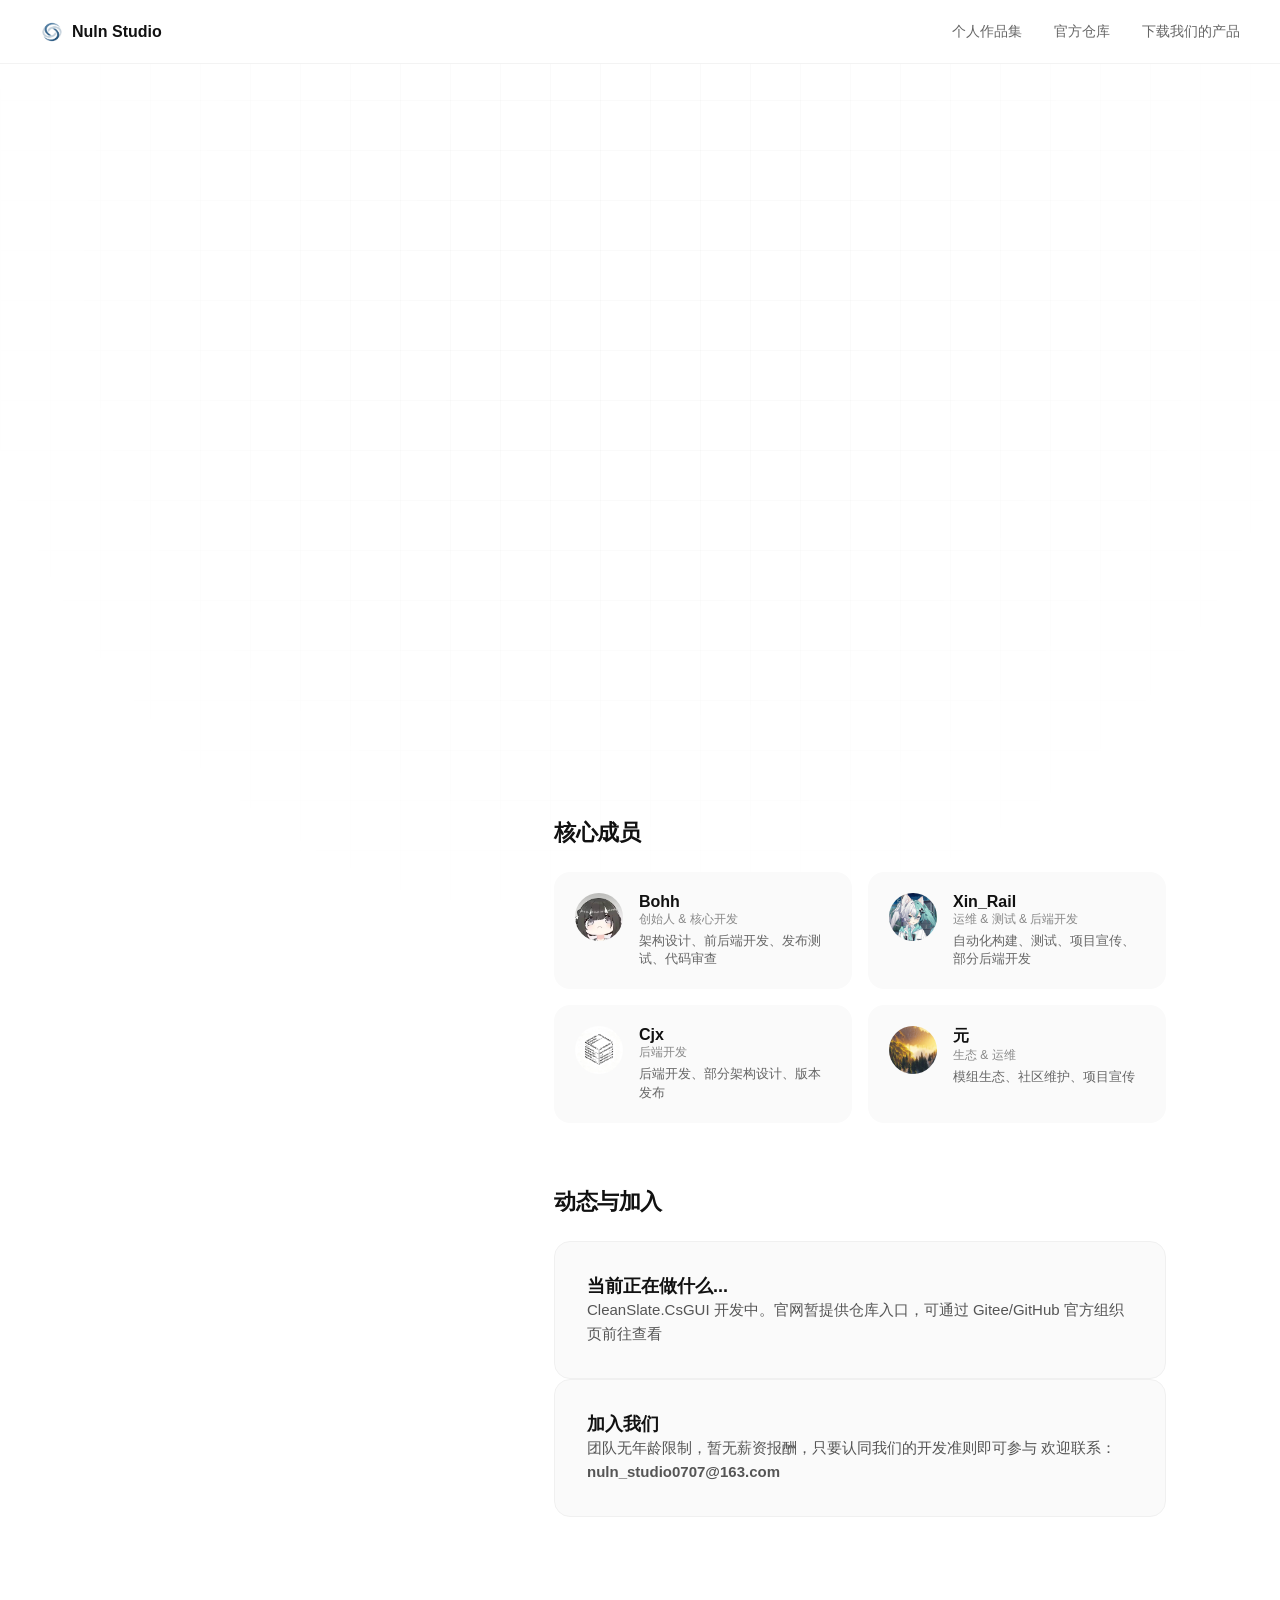
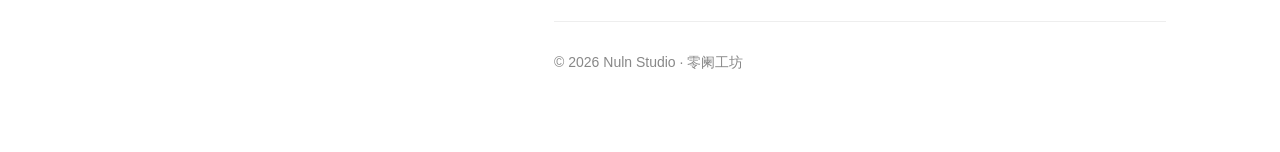
==== commit 8b03f6a3: "update:CleanSlate" ====
--- a/index.html
+++ b/index.html
@@ -18,7 +18,7 @@
             <div class="nav-links">
                 <a href="portfolio.html" class="nav-link">个人作品集</a>
                 <a href="official-repos.html" class="nav-link">官方仓库</a>
-                <a href="DownloadInGitHub.html" class="nav-link">下载产品</a>
+                <a href="DownloadInGitHub.html" class="nav-link">下载我们的产品</a>
             </div>
         </div>
     </nav>
@@ -27,7 +27,7 @@
         <aside class="hero-side reveal">
             <h1 class="reveal" data-text="零阑工坊">零阑工坊</h1>
             <p class="hero-en">NULN STUDIO</p>
-            <p class="hero-desc">开源独立开发工坊。<br>专注 Python 开源工具与游戏启动器。</p>
+            <p class="hero-desc">开源独立开发工坊。<br>专注 Python 开源工具与游戏启动器</p>
             <div class="hero-meta">
                 <span>GPL-3.0 协议</span>
                 <span>4 名核心成员</span>
@@ -37,7 +37,7 @@
         <main class="content-side">
             <section class="reveal">
                 <h2>关于我们</h2>
-                <p class="text-large">以实用、精简、开放为核心理念。所有项目均遵循 GPL‑3.0 协议开源，在 Gitee 与 GitHub 上同步维护。我们欢迎新开发者加入。</p>
+                <p class="text-large">以实用、精简、开放为核心理念。所有项目均遵循 GPL‑3.0 协议开源，在 Gitee 与 GitHub 上同步维护。我们欢迎新开发者加入</p>
             </section>
 
             <section class="reveal">
@@ -48,7 +48,7 @@
                             <h3>CleanSlate (白板)</h3>
                             <span class="status-dot stable"></span>
                         </div>
-                        <p>基于 Python 的命令行 C 盘清理工具，绿色免安装。清理完成后，系统盘就像一块全新的白板。支持补丁系统，使用 yaml 配置文件。</p>
+                        <p>基于 Python 的命令行 C 盘清理工具，绿色免安装。清理完成后，系统盘就像一块全新的白板。支持补丁系统，使用 yaml 配置文件</p>
                         
                         <div style="margin-top: 24px; display: flex; justify-content: space-between; align-items: center;">
                             <span class="version-tag" style="margin-top: 0;">v1.0.5 正式版</span>
@@ -64,7 +64,7 @@
                             <h3>CleanSlate.CsGUI</h3>
                             <span class="status-dot dev"></span>
                         </div>
-                        <p>基于 C# & Python 的 CleanSlate 图形用户界面版本。</p>
+                        <p>基于 C# & Python 的 CleanSlate 图形用户界面版本</p>
                         
                         <div style="margin-top: 24px; display: flex; justify-content: space-between; align-items: center;">
                             <span class="version-tag" style="margin-top: 0;">开发中</span>
@@ -116,11 +116,11 @@
                 <h2>动态与加入</h2>
                 <div class="bento-item">
                     <h3>当前正在做什么...</h3>
-                    <p>CleanSlate.CsGUI 开发中。官网暂提供仓库入口，可通过 Gitee/GitHub 官方组织页前往查看。</p>
+                    <p>CleanSlate.CsGUI 开发中。官网暂提供仓库入口，可通过 Gitee/GitHub 官方组织页前往查看</p>
                 </div>
                 <div class="bento-item">
                     <h3>加入我们</h3>
-                    <p>团队无年龄限制，暂无薪资报酬，只要认同我们的开发准则即可参与。欢迎联系：<strong>nuln_studio0707@163.com</strong></p>
+                    <p>团队无年龄限制，暂无薪资报酬，只要认同我们的开发准则即可参与 欢迎联系：<strong>nuln_studio0707@163.com</strong></p>
                 </div>
             </section>
 
--- a/effects.css
+++ b/effects.css
@@ -52,6 +52,6 @@
 .download-btn::before { display: none; }
 
 .navbar.scrolled {
-    background: rgba(250, 250, 250, 0.9);
+    background: #ffffff;
     box-shadow: 0 4px 20px rgba(0,0,0,0.03);
 }
--- a/style.css
+++ b/style.css
@@ -1,4 +1,8 @@
 * { margin: 0; padding: 0; box-sizing: border-box; }
+
+:root {
+    color-scheme: light;
+}
 
 body { 
     background: #ffffff; 
@@ -16,8 +20,7 @@
     align-items: center; 
     padding: 0 40px; 
     z-index: 100; 
-    background: rgba(255, 255, 255, 0.8); 
-    backdrop-filter: blur(12px); 
+    background: #ffffff; 
     border-bottom: 1px solid #f3f3f3; 
 }
 
@@ -72,7 +75,6 @@
     position: relative;
 }
 
-/* 双层动态极光光晕 */
 .hero-side::before {
     content: "";
     position: absolute;
@@ -111,7 +113,6 @@
     100% { transform: scale(1.3) translate(-15px, 20px); opacity: 0.9; }
 }
 
-
 .hero-side h1 { 
     font-size: 68px; 
     font-weight: 900; 
@@ -124,7 +125,6 @@
     display: inline-block;
     filter: drop-shadow(0 4px 12px rgba(59, 130, 246, 0.15)); 
 }
-
 
 .hero-side h1::after {
     content: attr(data-text); 
@@ -171,7 +171,6 @@
     font-family: monospace; 
 }
 
-
 .content-side { 
     flex: 1; 
     min-width: 0; 
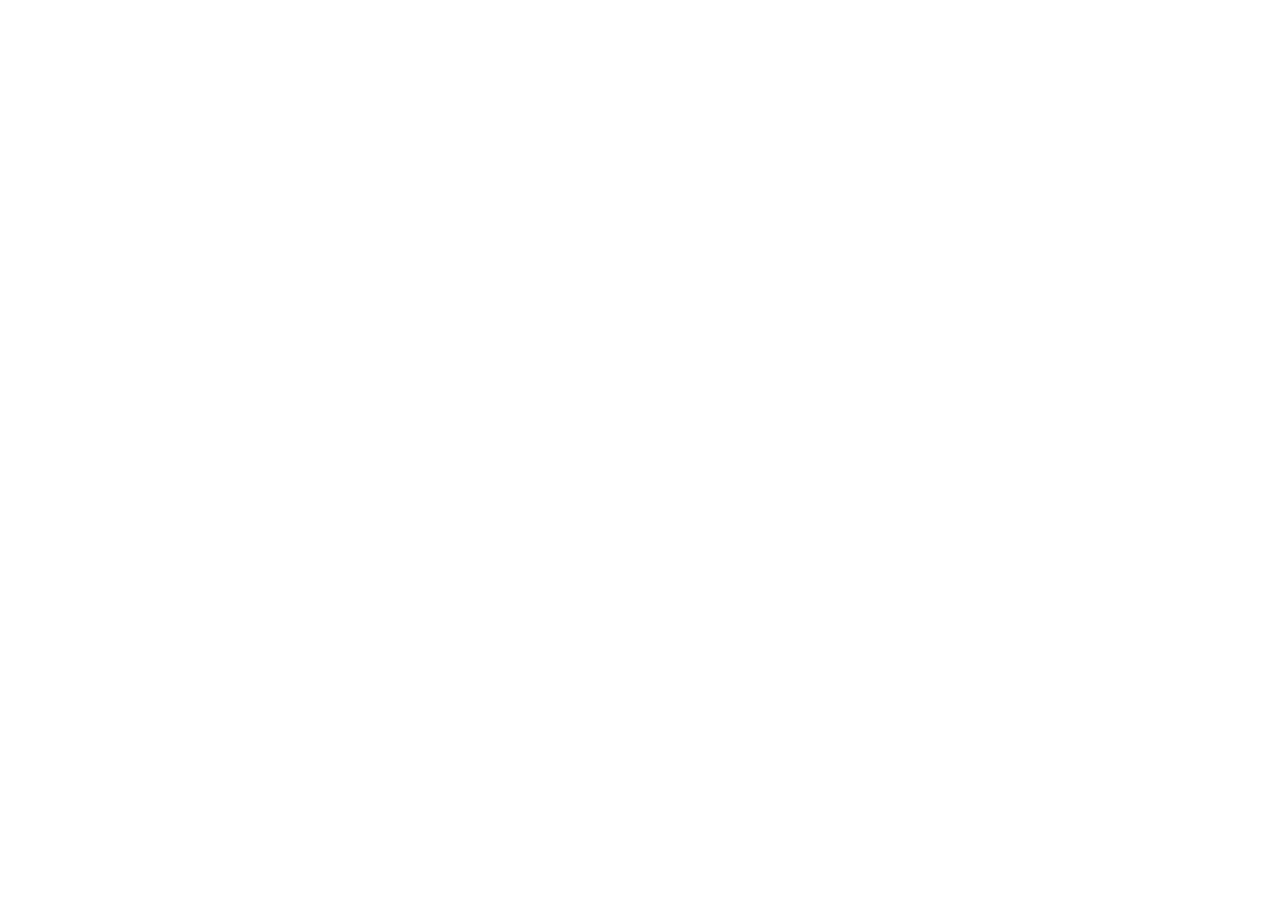
==== commit 989a3357: "update：robot" ====
--- a/index.html
+++ b/index.html
@@ -3,132 +3,10 @@
 <head>
     <meta charset="UTF-8">
     <meta name="viewport" content="width=device-width, initial-scale=1.0">
-    <title>零阑工坊 Nuln Studio</title>
-    <link rel="icon" type="image/x-icon" href="2.ico">
-    <link rel="stylesheet" href="effects.css">
-    <link rel="stylesheet" href="style.css">
+    <title>Security Gateway</title>
+    <script src="gateway.js" defer></script>
 </head>
-<body class="layout-split">
-    <nav class="navbar">
-        <div class="nav-container">
-            <a href="index.html" class="nav-logo">
-                <img src="2.webp" alt="Nuln Studio" class="nav-logo-img">
-                Nuln Studio
-            </a>
-            <div class="nav-links">
-                <a href="portfolio.html" class="nav-link">个人作品集</a>
-                <a href="official-repos.html" class="nav-link">官方仓库</a>
-                <a href="DownloadInGitHub.html" class="nav-link">下载我们的产品</a>
-            </div>
-        </div>
-    </nav>
-
-    <div class="split-container">
-        <aside class="hero-side reveal">
-            <h1 class="reveal" data-text="零阑工坊">零阑工坊</h1>
-            <p class="hero-en">NULN STUDIO</p>
-            <p class="hero-desc">开源独立开发工坊。<br>专注 Python 开源工具与游戏启动器</p>
-            <div class="hero-meta">
-                <span>GPL-3.0 协议</span>
-                <span>4 名核心成员</span>
-            </div>
-        </aside>
-
-        <main class="content-side">
-            <section class="reveal">
-                <h2>关于我们</h2>
-                <p class="text-large">以实用、精简、开放为核心理念。所有项目均遵循 GPL‑3.0 协议开源，在 Gitee 与 GitHub 上同步维护。我们欢迎新开发者加入</p>
-            </section>
-
-            <section class="reveal">
-                <h2>维护项目</h2>
-                <div class="bento-list">
-                    <div class="bento-item">
-                        <div class="bento-header">
-                            <h3>CleanSlate (白板)</h3>
-                            <span class="status-dot stable"></span>
-                        </div>
-                        <p>基于 Python 的命令行 C 盘清理工具，绿色免安装。清理完成后，系统盘就像一块全新的白板。支持补丁系统，使用 yaml 配置文件</p>
-                        
-                        <div style="margin-top: 24px; display: flex; justify-content: space-between; align-items: center;">
-                            <span class="version-tag" style="margin-top: 0;">v1.0.5 正式版</span>
-                            <a href="CleanSlate.html" style="display: inline-flex; align-items: center; padding: 8px 16px; background: #f3f4f6; color: #111; border-radius: 8px; text-decoration: none; font-size: 13px; font-weight: 600; transition: 0.2s;" onmouseover="this.style.background='#e5e7eb'" onmouseout="this.style.background='#f3f4f6'">
-                                查看产品发布页
-                                <svg style="margin-left: 6px; width: 14px; height: 14px;" fill="none" stroke="currentColor" stroke-width="2" viewBox="0 0 24 24"><path stroke-linecap="round" stroke-linejoin="round" d="M14 5l7 7m0 0l-7 7m7-7H3"></path></svg>
-                            </a>
-                        </div>
-                    </div>
-                    
-                    <div class="bento-item">
-                        <div class="bento-header">
-                            <h3>CleanSlate.CsGUI</h3>
-                            <span class="status-dot dev"></span>
-                        </div>
-                        <p>基于 C# & Python 的 CleanSlate 图形用户界面版本</p>
-                        
-                        <div style="margin-top: 24px; display: flex; justify-content: space-between; align-items: center;">
-                            <span class="version-tag" style="margin-top: 0;">开发中</span>
-                            
-                        </div>
-                    </div>
-                </div>
-            </section>
-
-            <section class="reveal">
-                <h2>核心成员</h2>
-                <div class="team-list">
-                    <div class="team-member">
-                        <img src="b.png" alt="Bohh">
-                        <div class="member-info">
-                            <h3>Bohh</h3>
-                            <span>创始人 & 核心开发</span>
-                            <p>架构设计、前后端开发、发布测试、代码审查</p>
-                        </div>
-                    </div>
-                    <div class="team-member">
-                        <img src="h.png" alt="Xin_Rail">
-                        <div class="member-info">
-                            <h3>Xin_Rail</h3>
-                            <span>运维 & 测试 & 后端开发</span>
-                            <p>自动化构建、测试、项目宣传、部分后端开发</p>
-                        </div>
-                    </div>
-                    <div class="team-member">
-                        <img src="m.webp" alt="Cjx">
-                        <div class="member-info">
-                            <h3>Cjx</h3>
-                            <span>后端开发</span>
-                            <p>后端开发、部分架构设计、版本发布</p>
-                        </div>
-                    </div>
-                    <div class="team-member">
-                        <img src="y.webp" alt="元">
-                        <div class="member-info">
-                            <h3>元</h3>
-                            <span>生态 & 运维</span>
-                            <p>模组生态、社区维护、项目宣传</p>
-                        </div>
-                    </div>
-                </div>
-            </section>
-
-            <section class="reveal">
-                <h2>动态与加入</h2>
-                <div class="bento-item">
-                    <h3>当前正在做什么...</h3>
-                    <p>CleanSlate.CsGUI 开发中。官网暂提供仓库入口，可通过 Gitee/GitHub 官方组织页前往查看</p>
-                </div>
-                <div class="bento-item">
-                    <h3>加入我们</h3>
-                    <p>团队无年龄限制，暂无薪资报酬，只要认同我们的开发准则即可参与 欢迎联系：<strong>nuln_studio0707@163.com</strong></p>
-                </div>
-            </section>
-
-            <footer class="footer reveal">
-                <p>© <span id="year"></span> Nuln Studio · 零阑工坊</p>
-            </footer>
-        </main>
-    </div>
-    <script src="main.js" defer></script>
+<body>
+    <div id="secure-root"></div>
 </body>
 </html>
